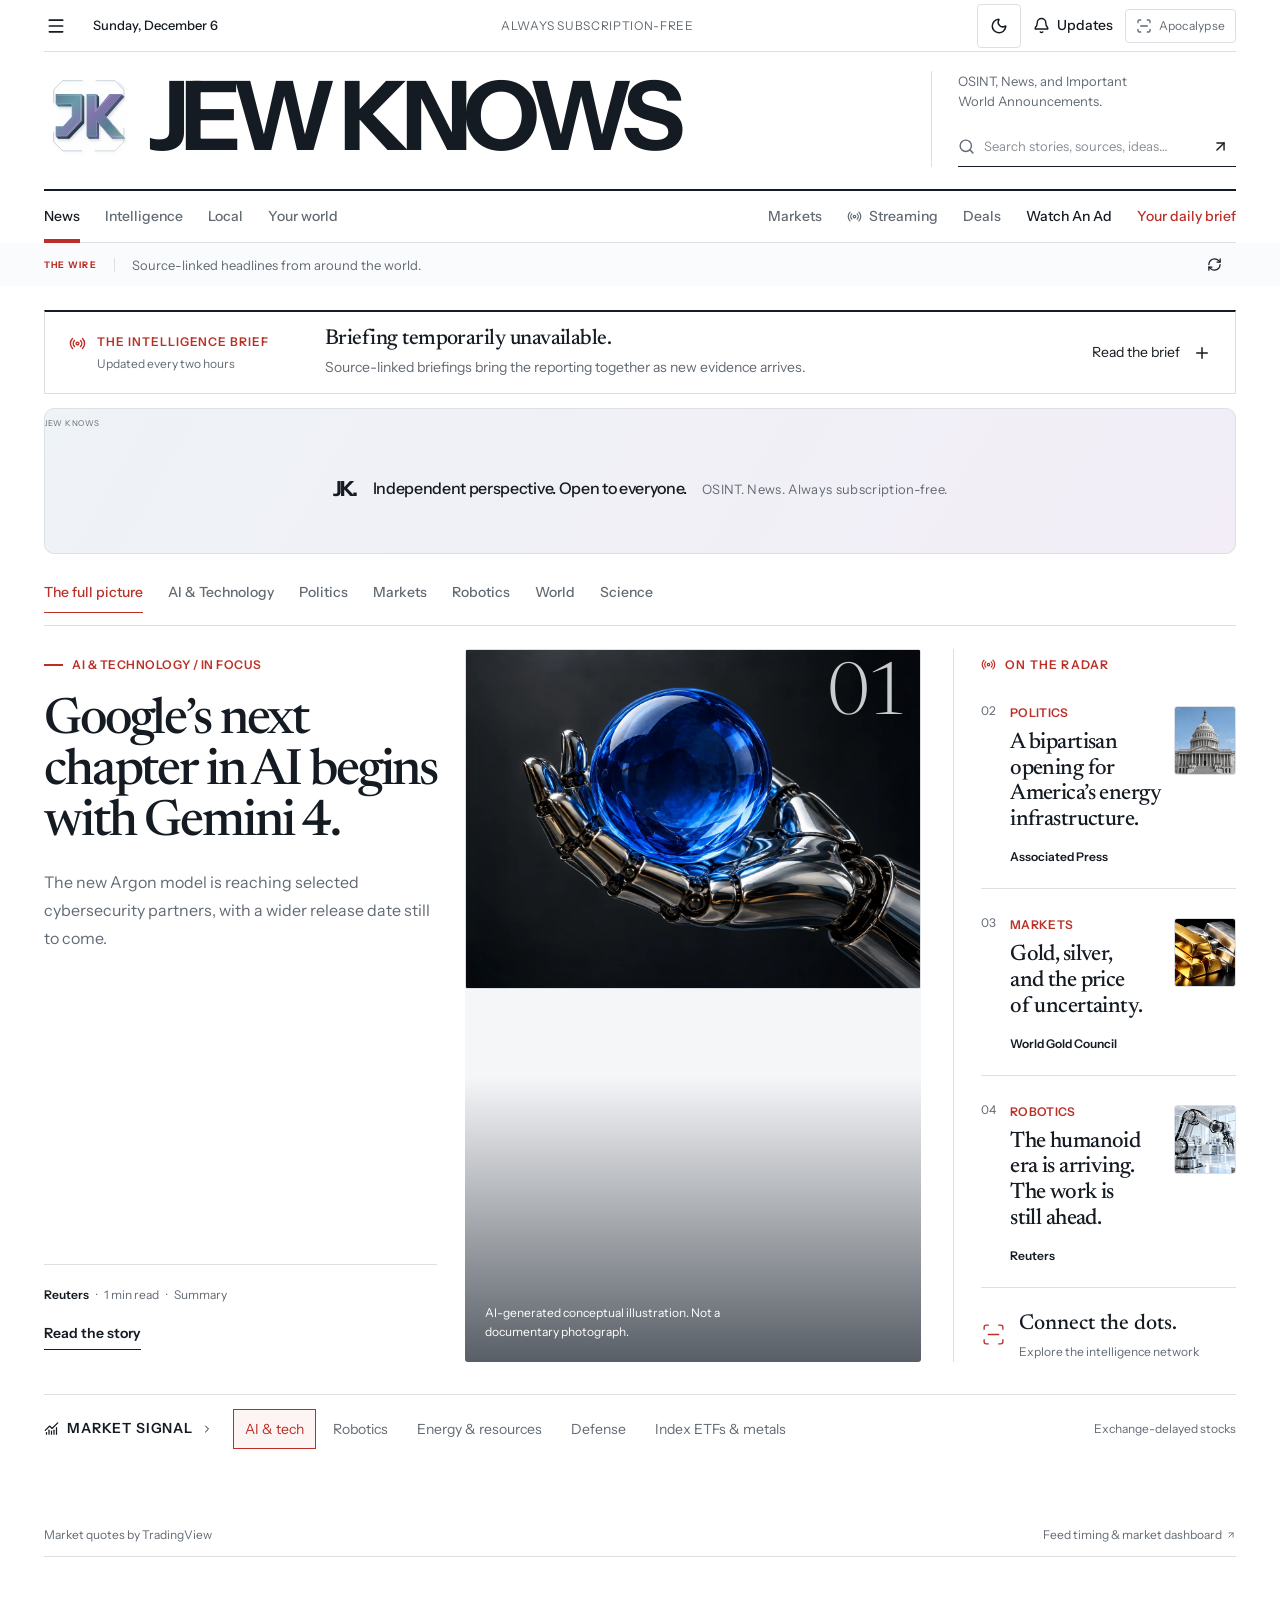
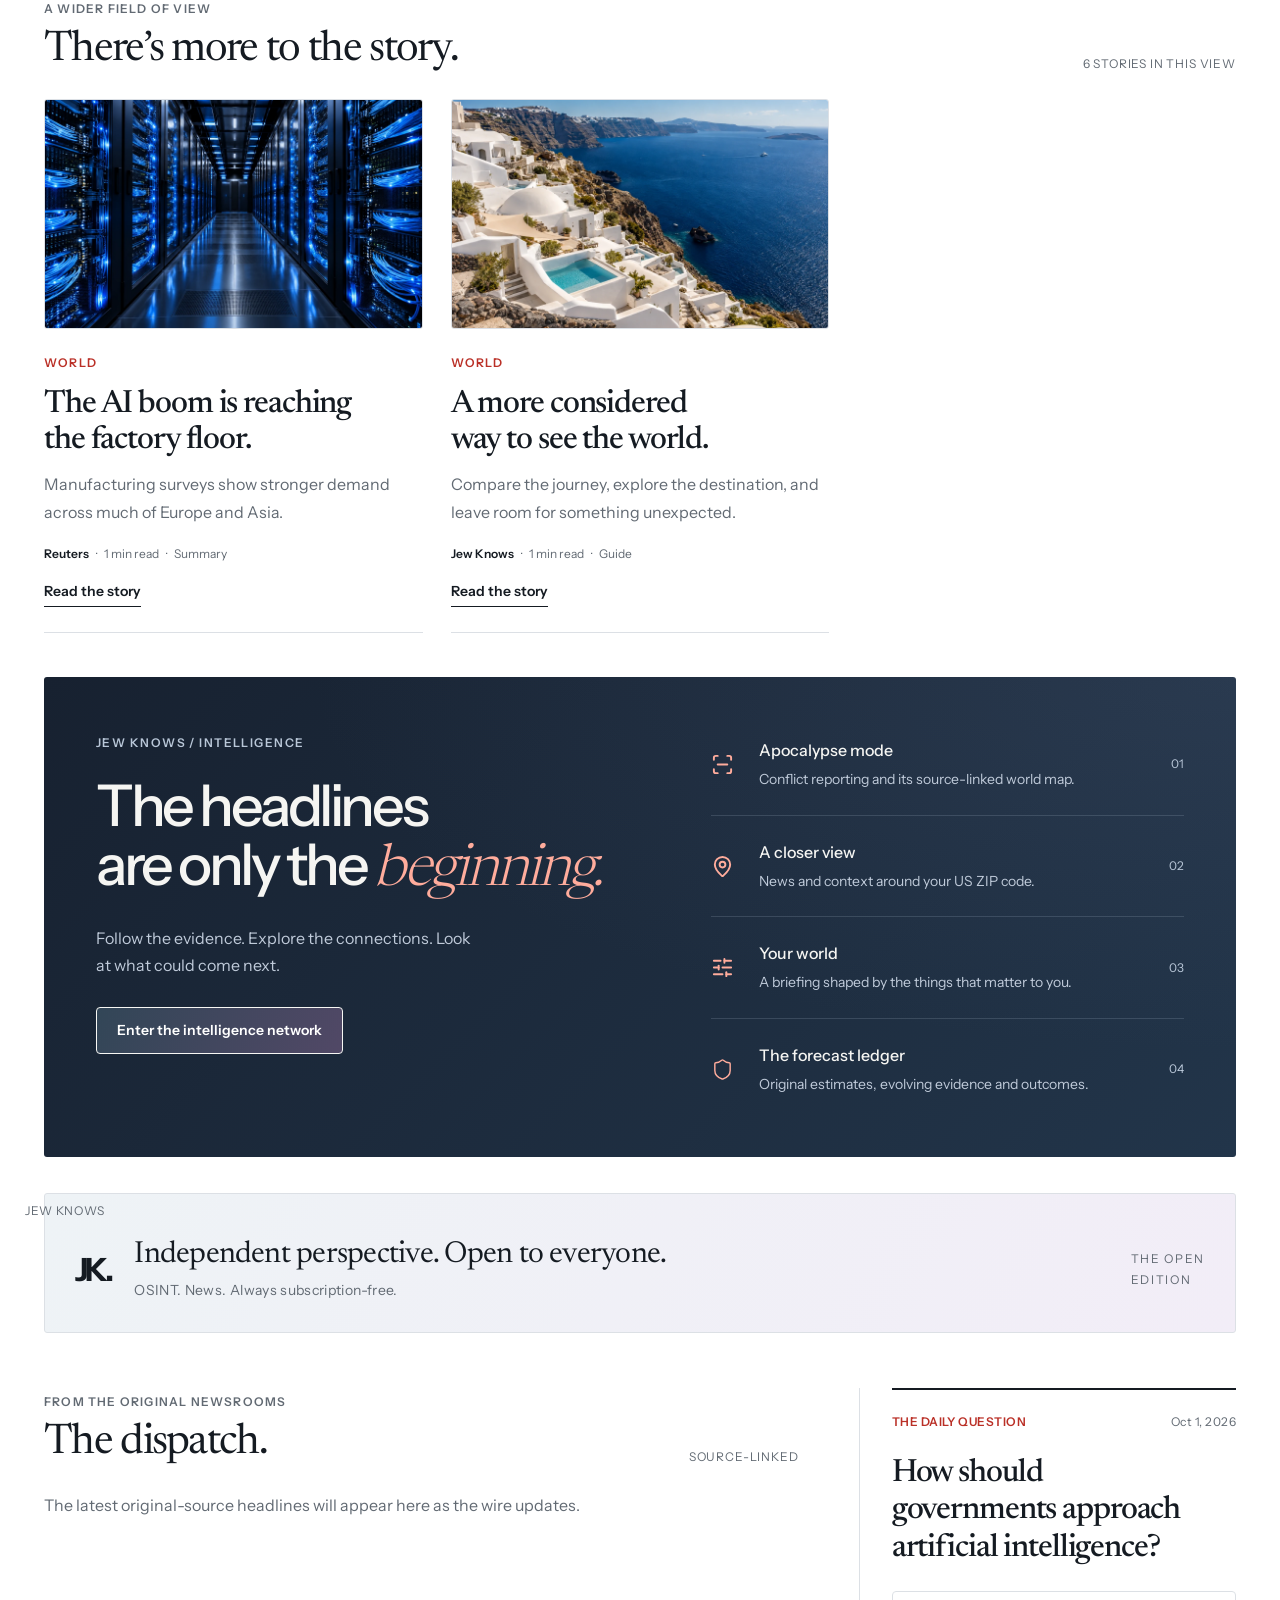
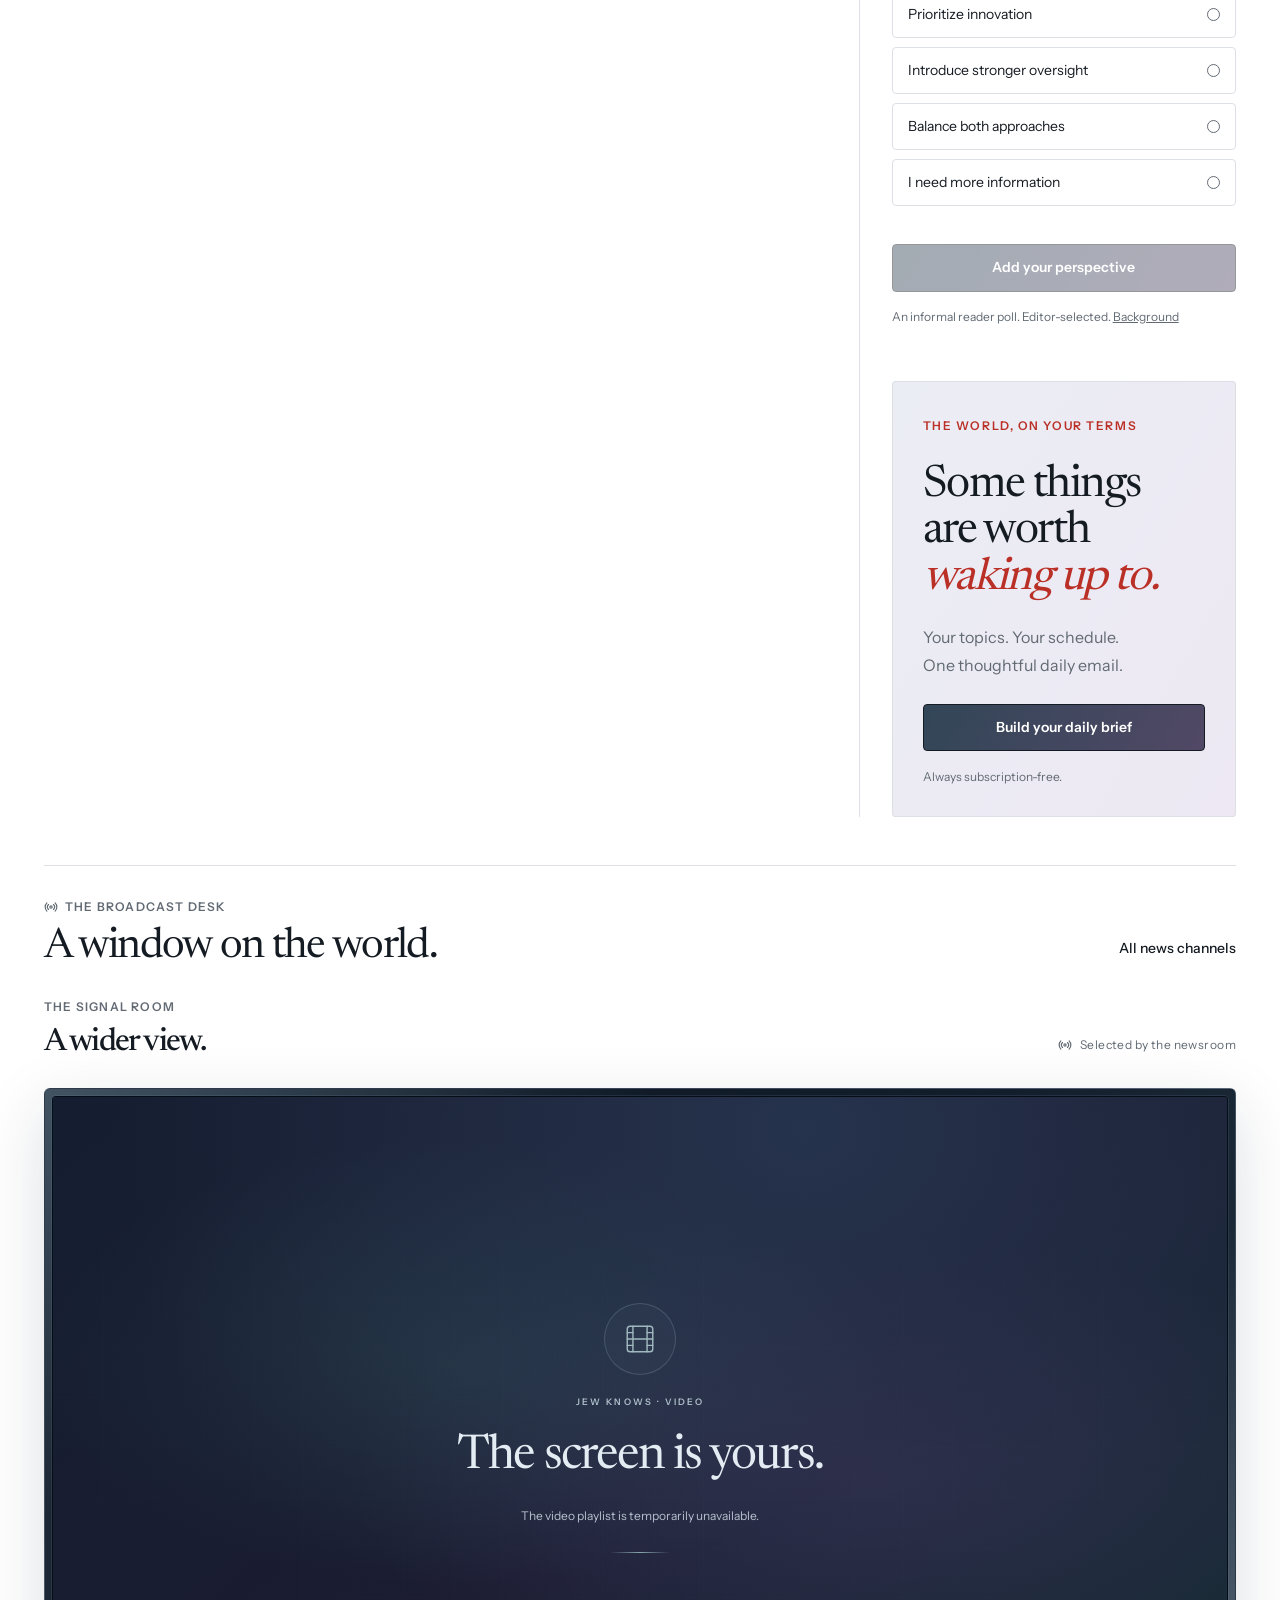
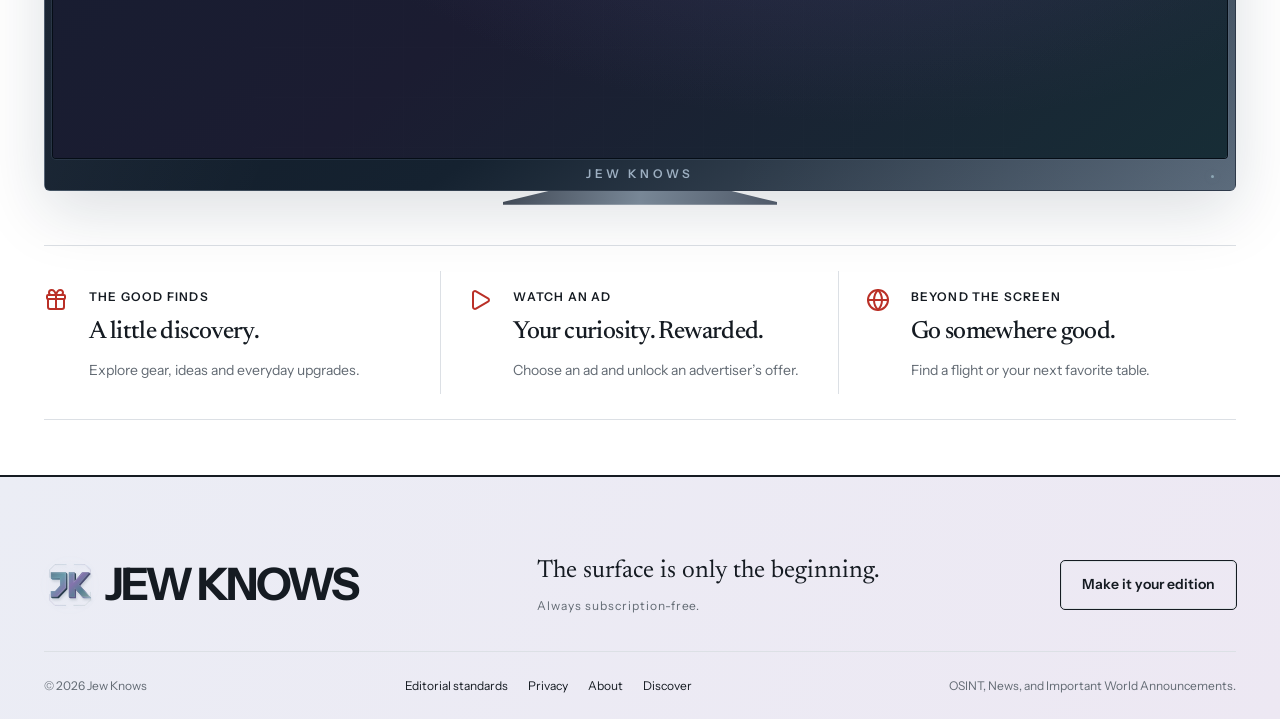
==== index.html @ 3670fac7 "Publish Jew Knows public reader" ====
<!doctype html>
<html lang="en" data-theme="light"><head><meta charset="UTF-8"/><meta name="viewport" content="width=device-width,initial-scale=1"/><title>Jew Knows — OSINT, News, and Important World Announcements.</title><meta name="description" content="Source-linked news, intelligence, streaming, and your personal daily brief. Always subscription-free."/><link rel="icon" href="/favicon.svg"/>  <script type="module" crossorigin src="/assets/index-vzU0tD-V.js"></script>
  <link rel="stylesheet" crossorigin href="/assets/index-RHDTqQqA.css">
</head><body><div id="root"></div></body></html>
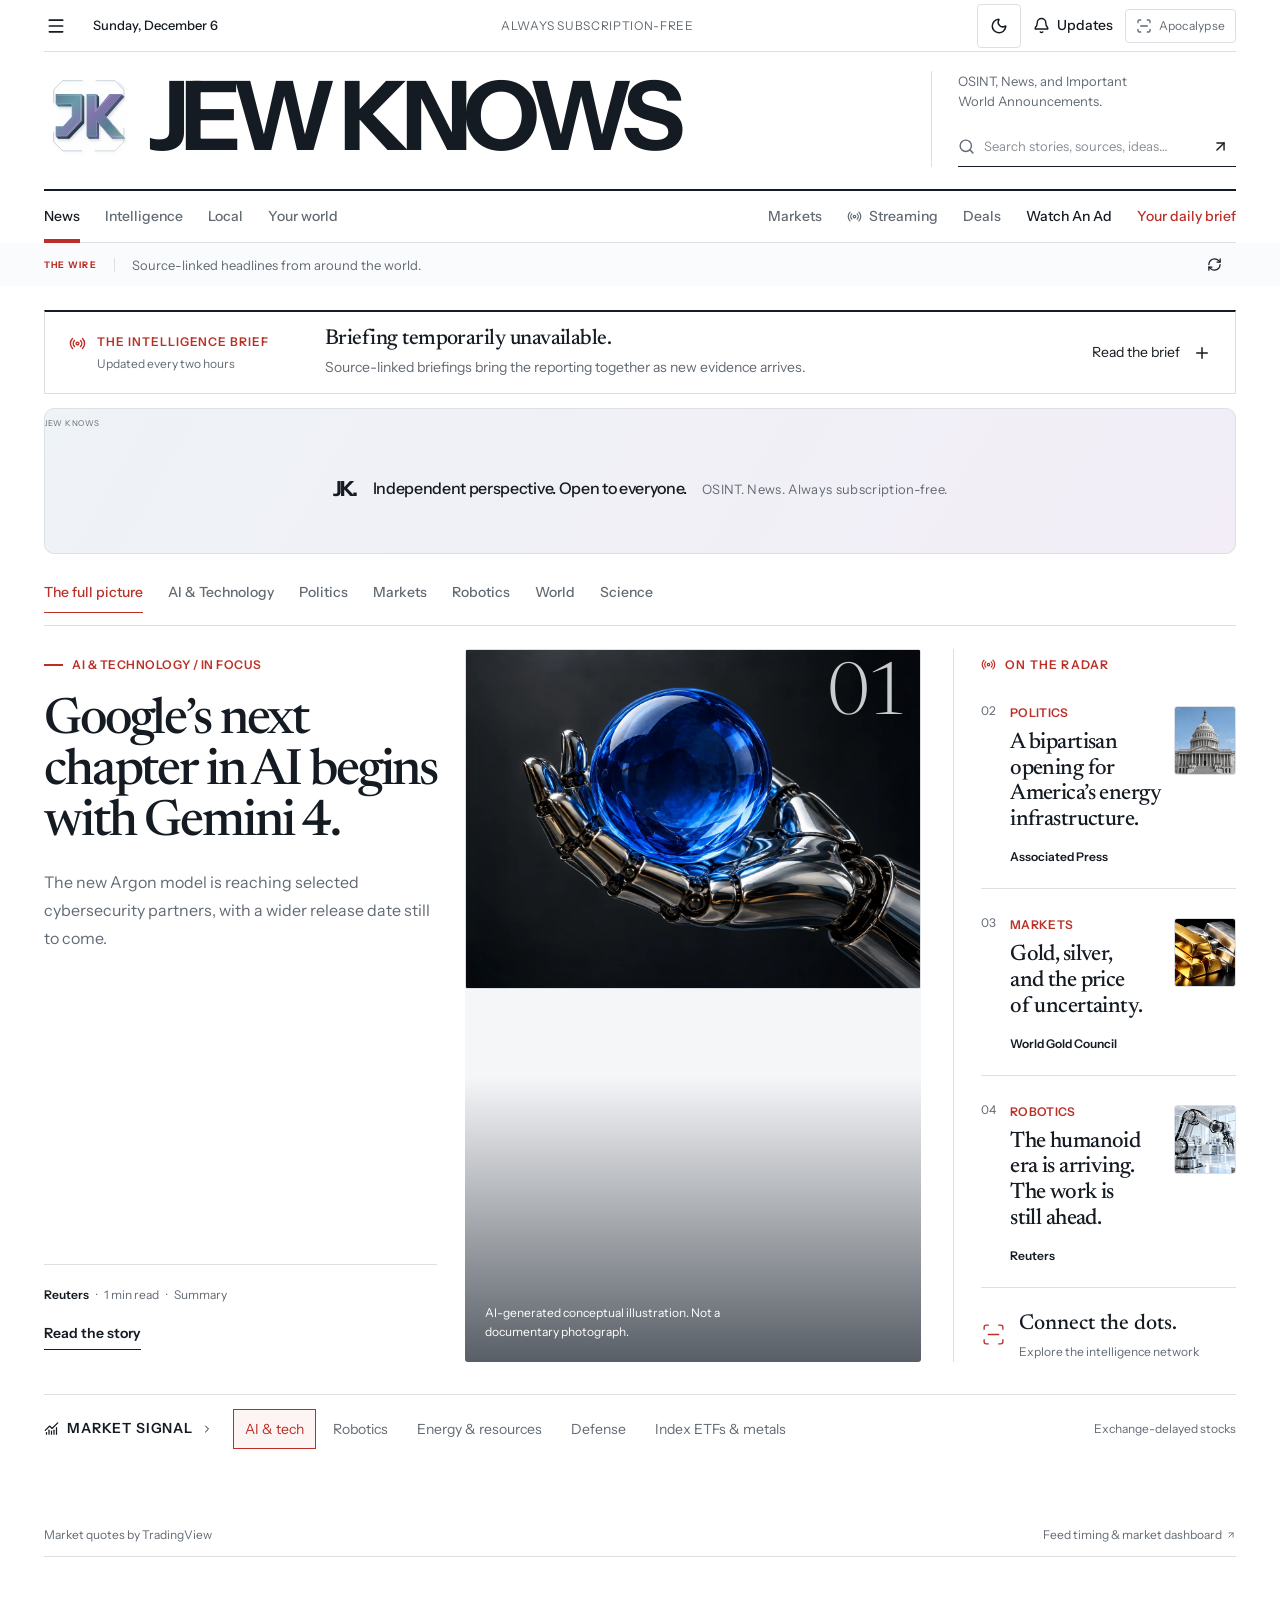
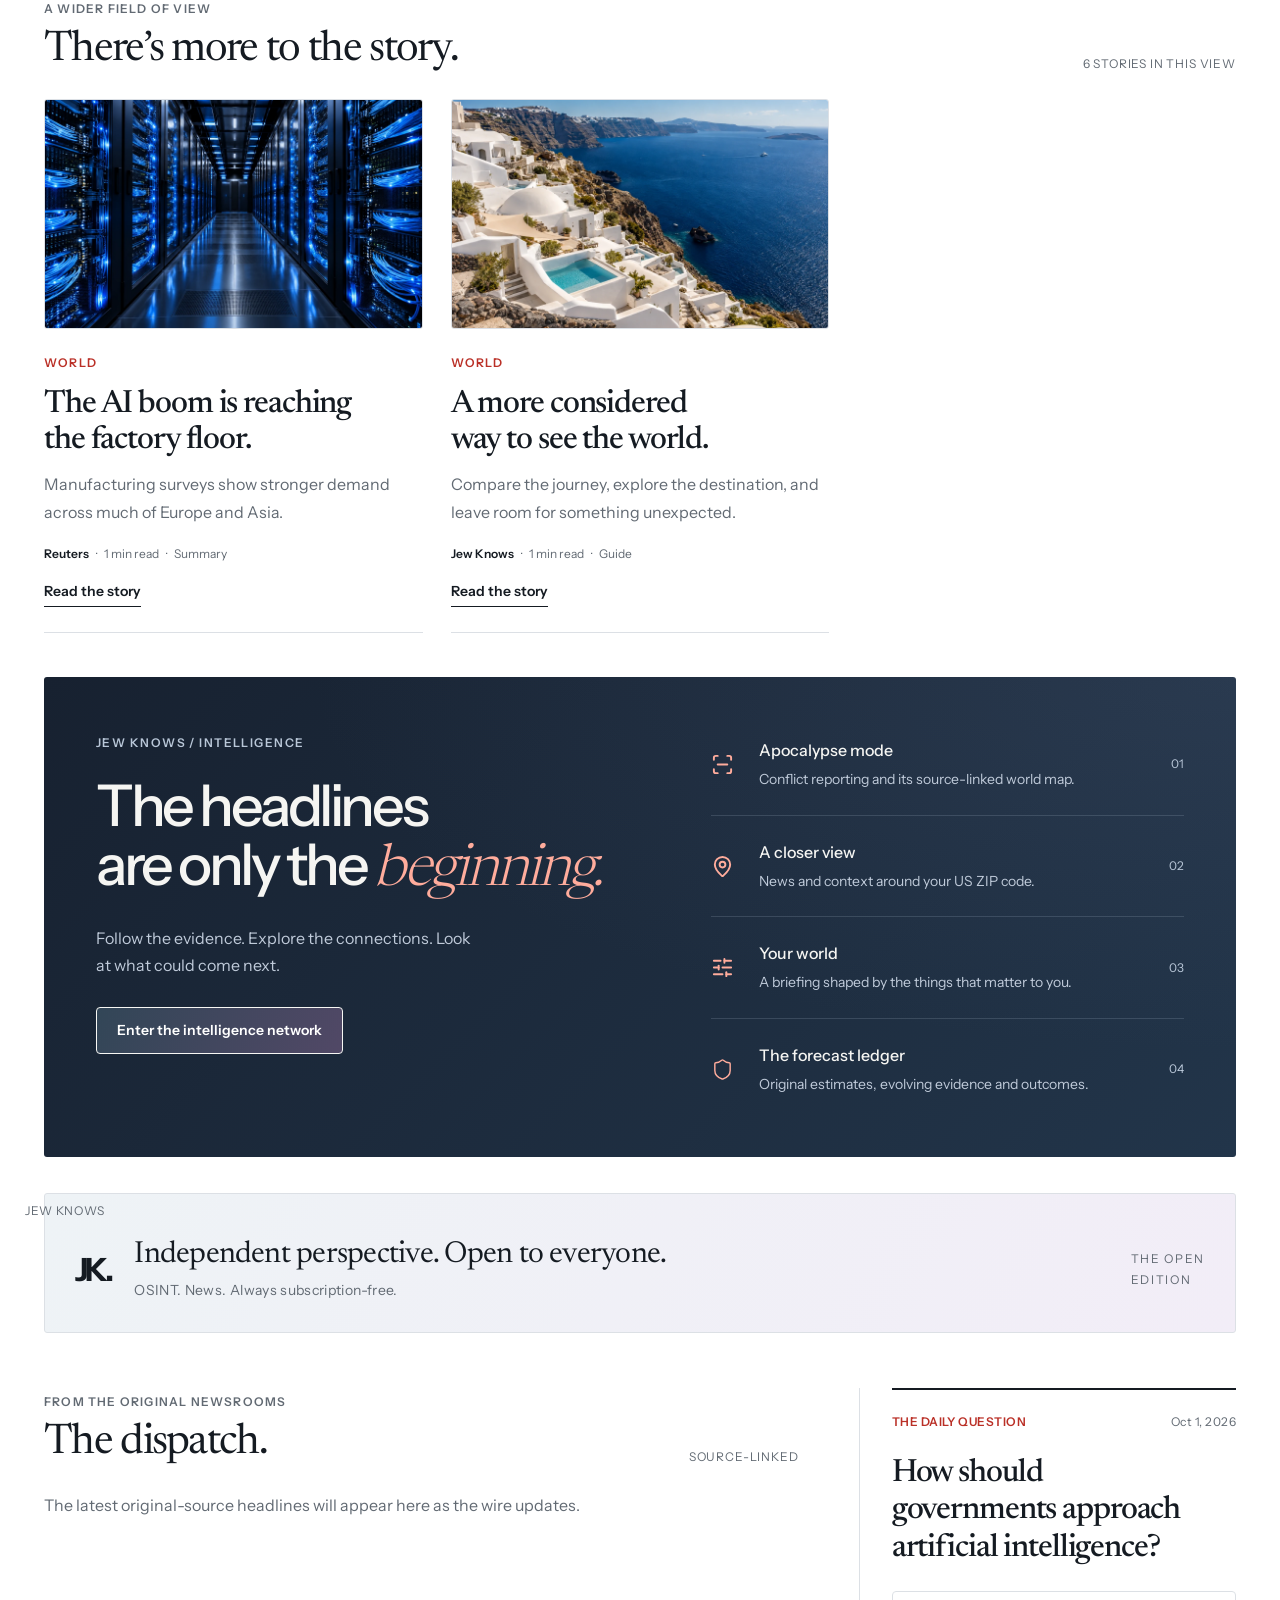
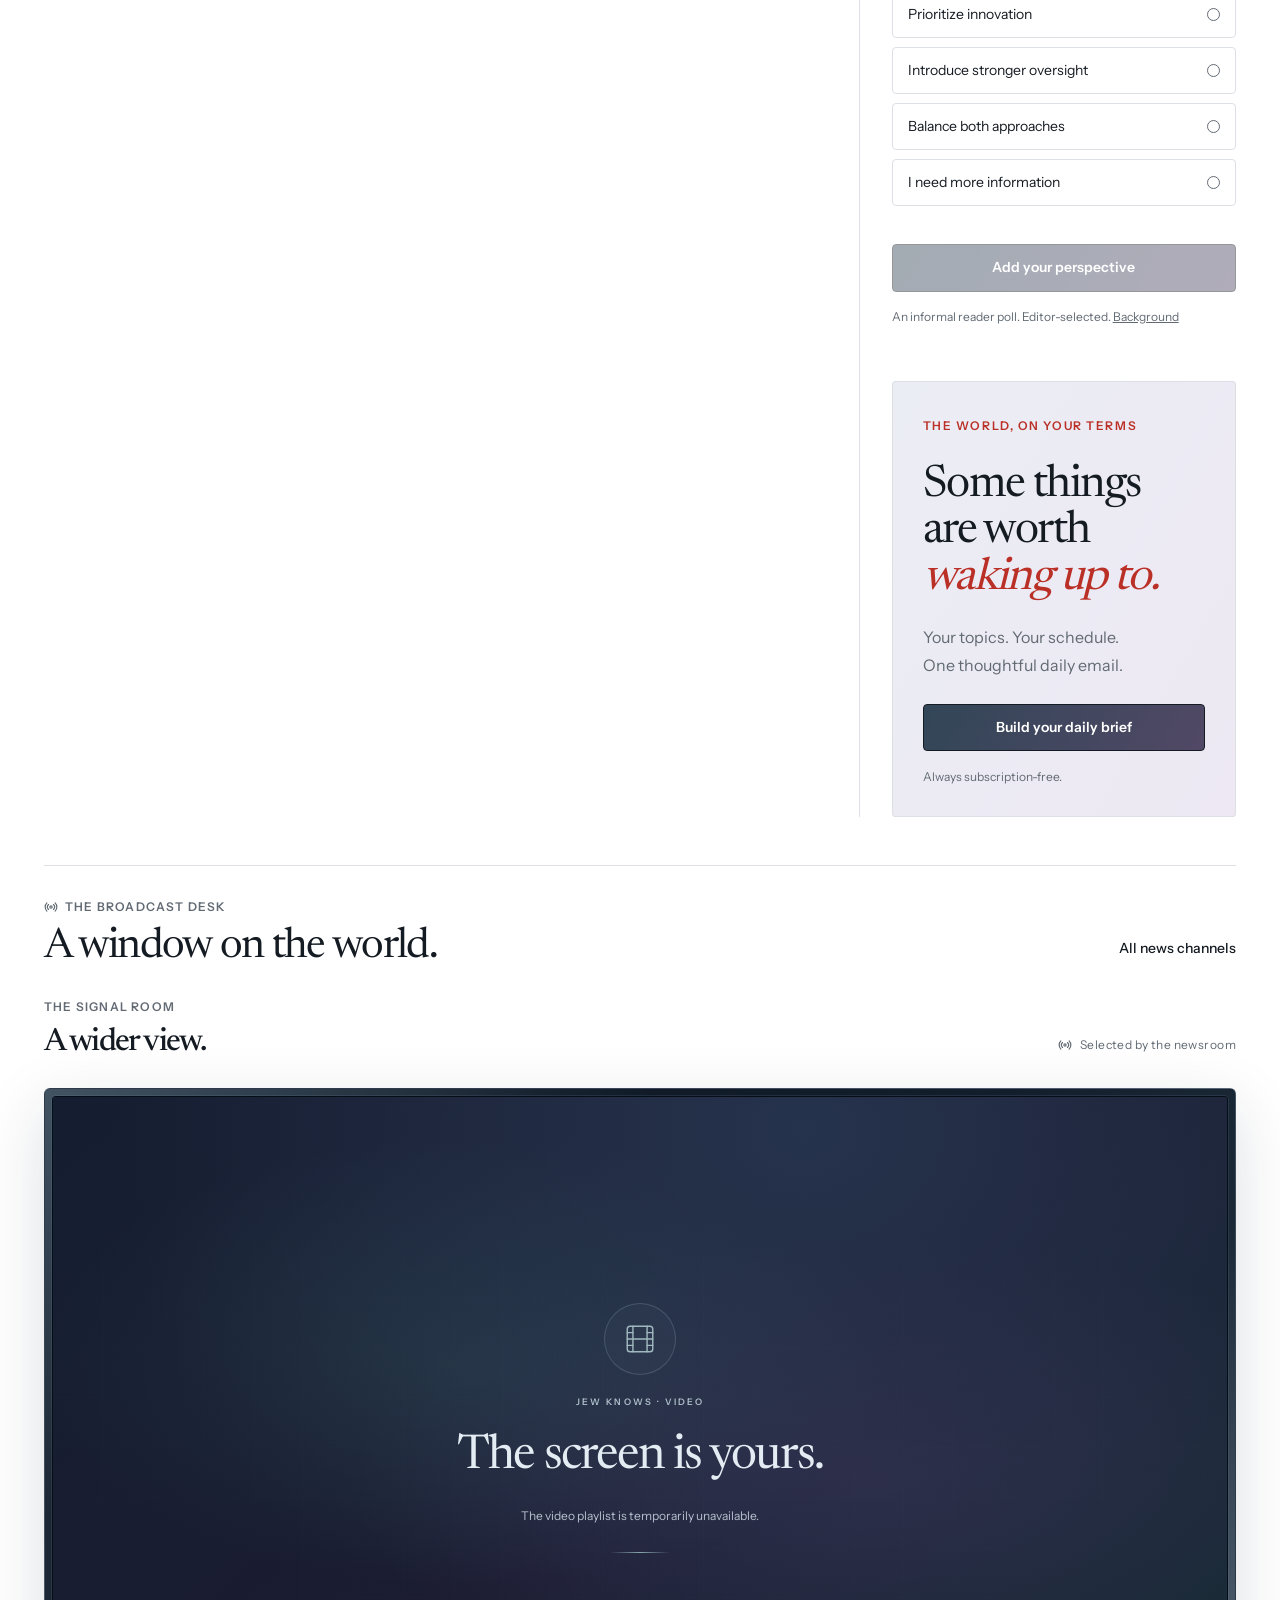
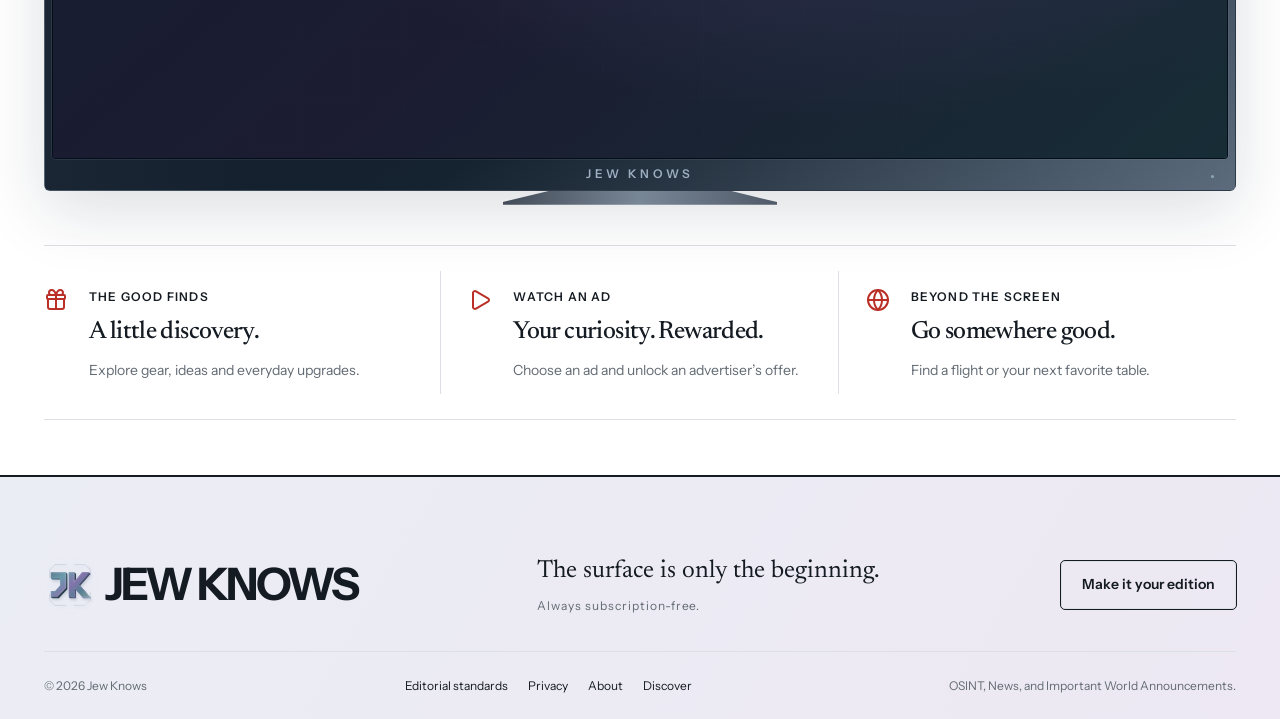
==== commit f428c116: "Publish Jew Knows public reader" ====
--- a/index.html
+++ b/index.html
@@ -1,4 +1,4 @@
 <!doctype html>
-<html lang="en" data-theme="light"><head><meta charset="UTF-8"/><meta name="viewport" content="width=device-width,initial-scale=1"/><title>Jew Knows — OSINT, News, and Important World Announcements.</title><meta name="description" content="Source-linked news, intelligence, streaming, and your personal daily brief. Always subscription-free."/><link rel="icon" href="/favicon.svg"/>  <script type="module" crossorigin src="/assets/index-vzU0tD-V.js"></script>
-  <link rel="stylesheet" crossorigin href="/assets/index-RHDTqQqA.css">
+<html lang="en" data-theme="light"><head><meta charset="UTF-8"/><meta name="viewport" content="width=device-width,initial-scale=1"/><title>Jew Knows — OSINT, News, and Important World Announcements.</title><meta name="description" content="Source-linked news, intelligence, streaming, and your personal daily brief. Always subscription-free."/><link rel="icon" href="/favicon.svg"/>  <script type="module" crossorigin src="/assets/index-D0hDOViG.js"></script>
+  <link rel="stylesheet" crossorigin href="/assets/index-CBDia-8O.css">
 </head><body><div id="root"></div></body></html>
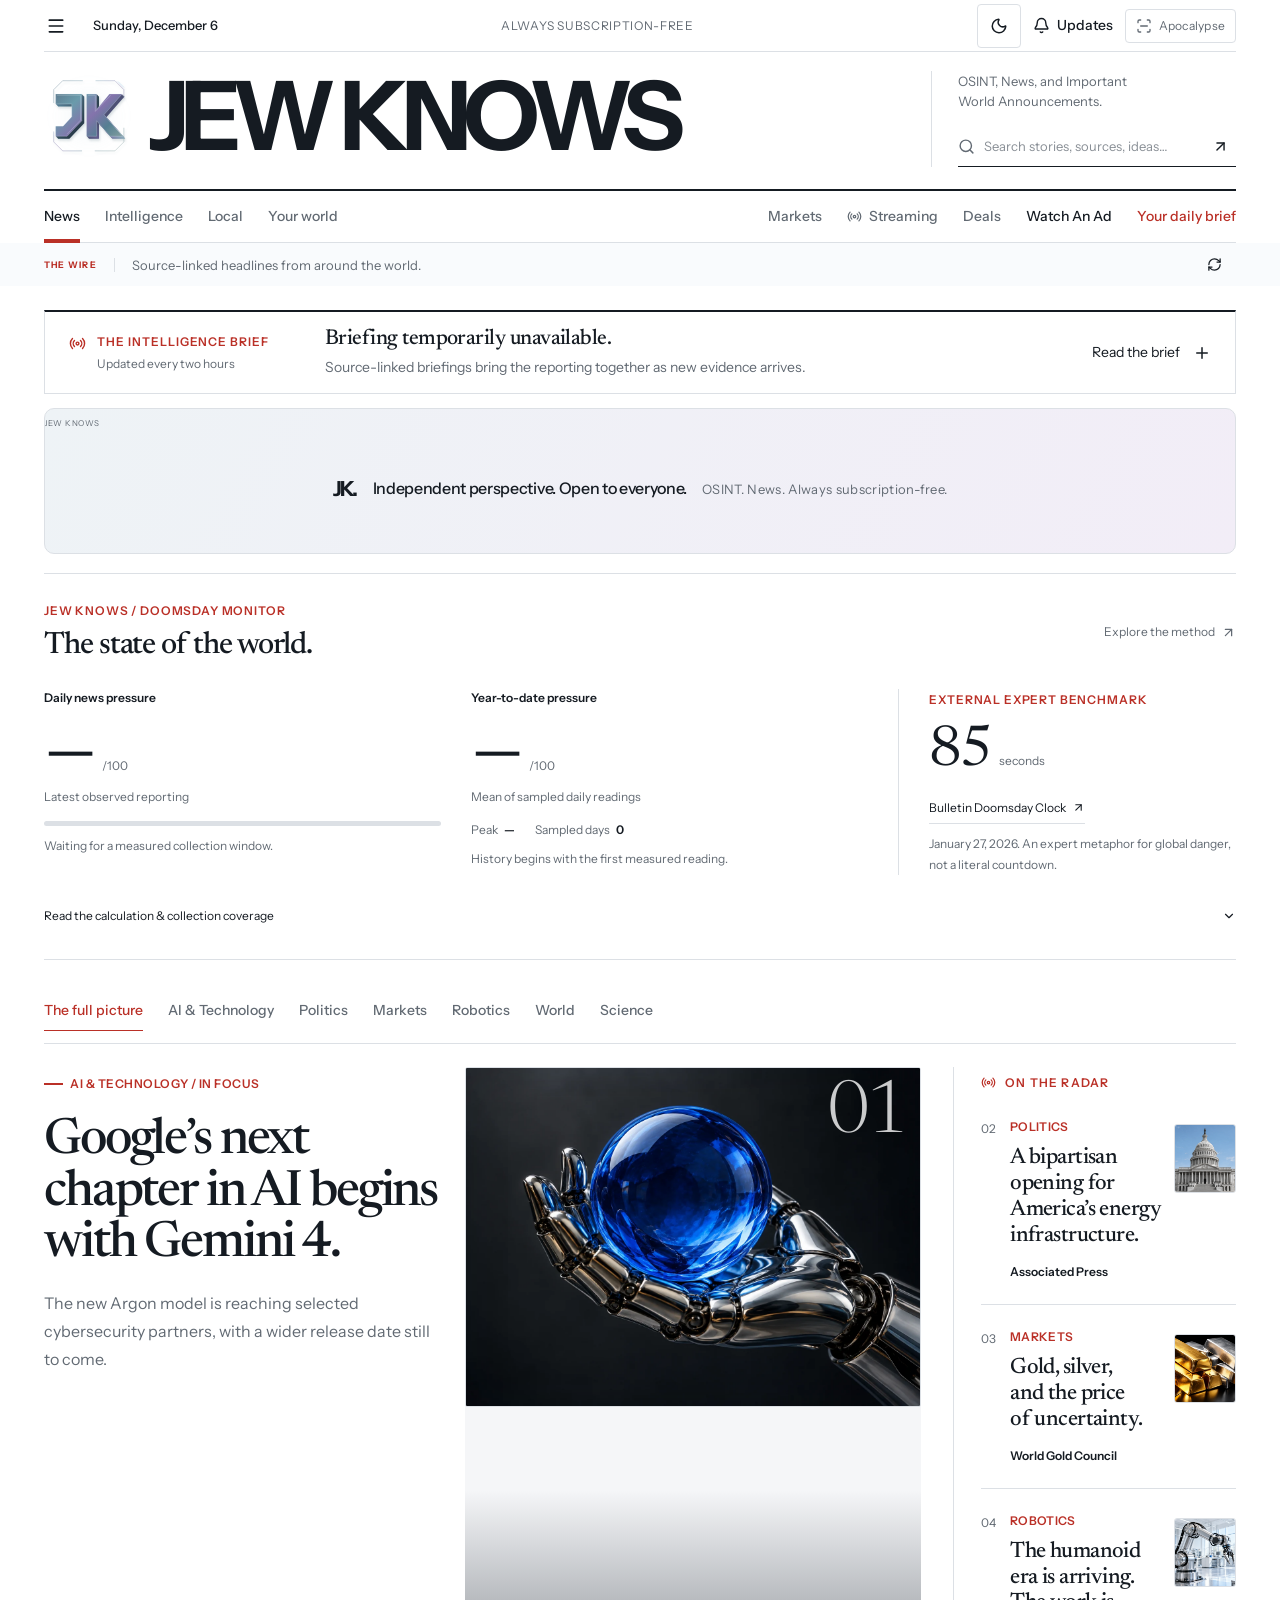
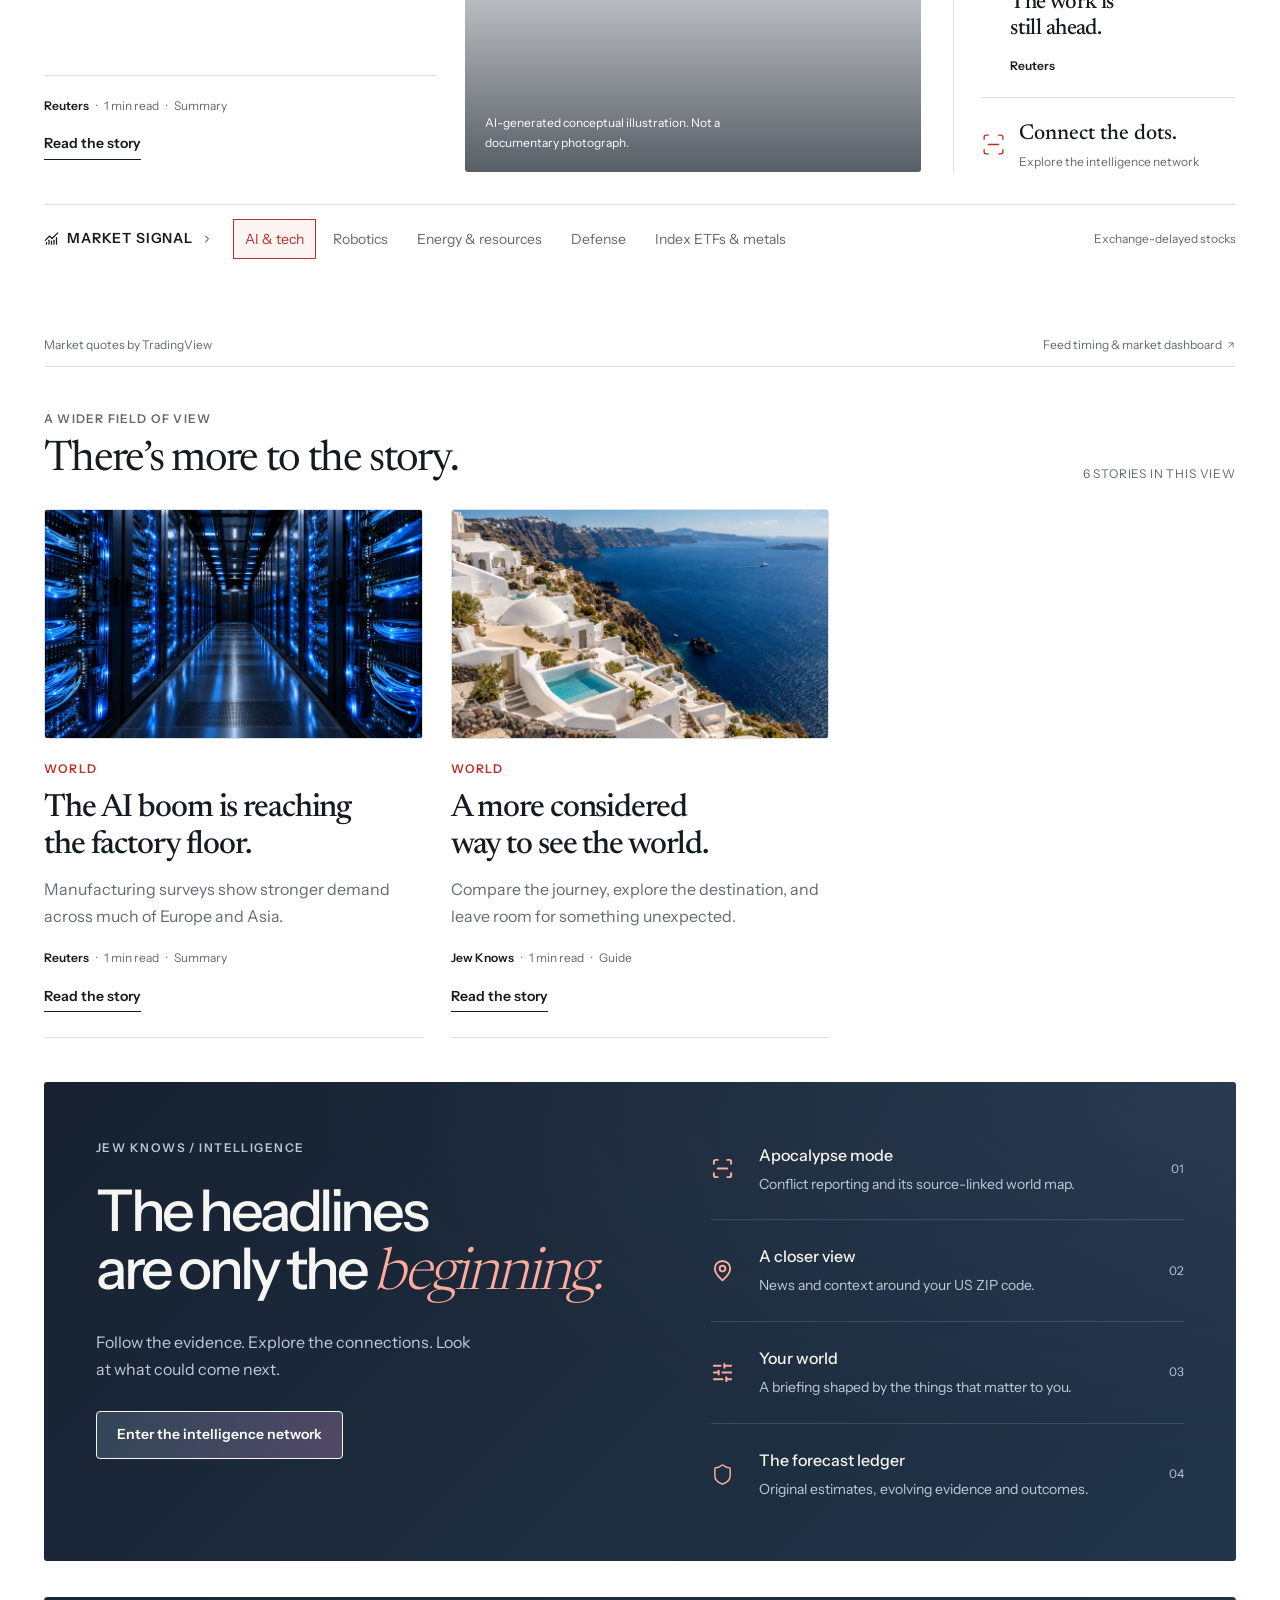
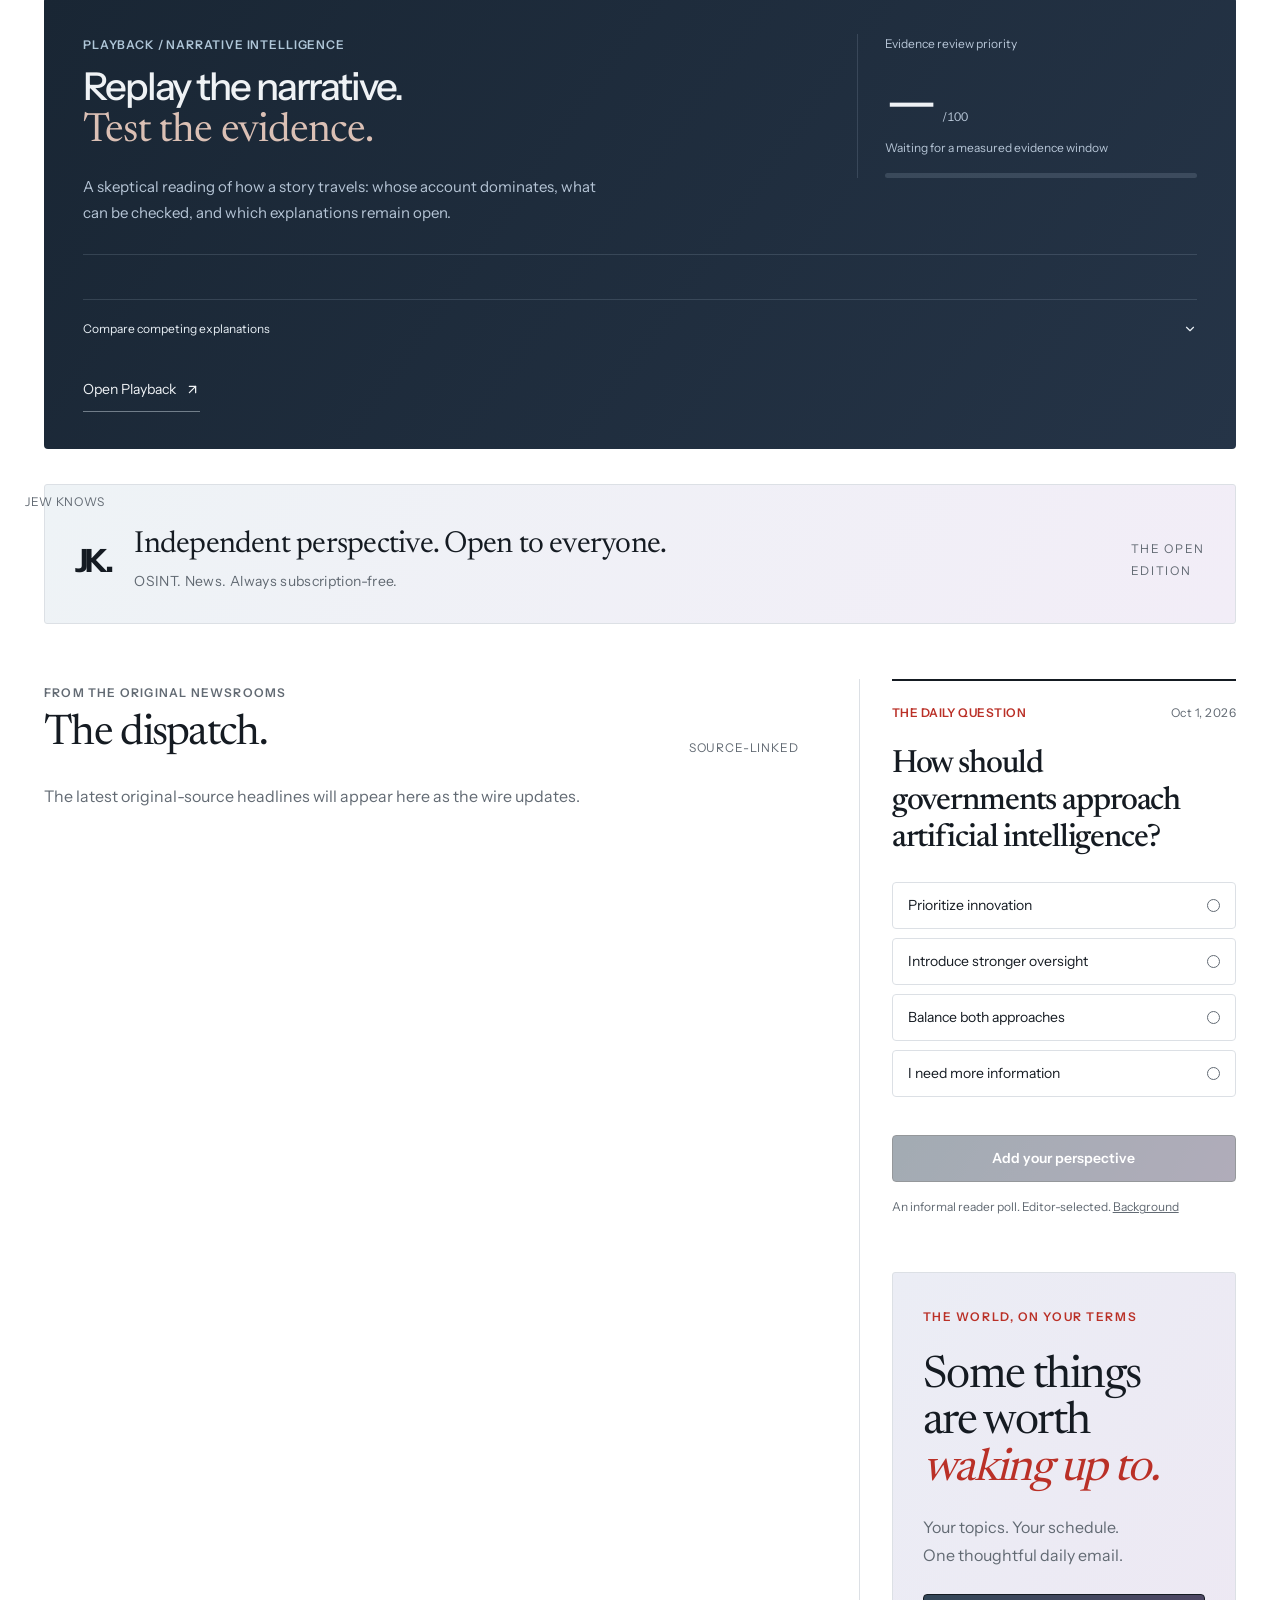
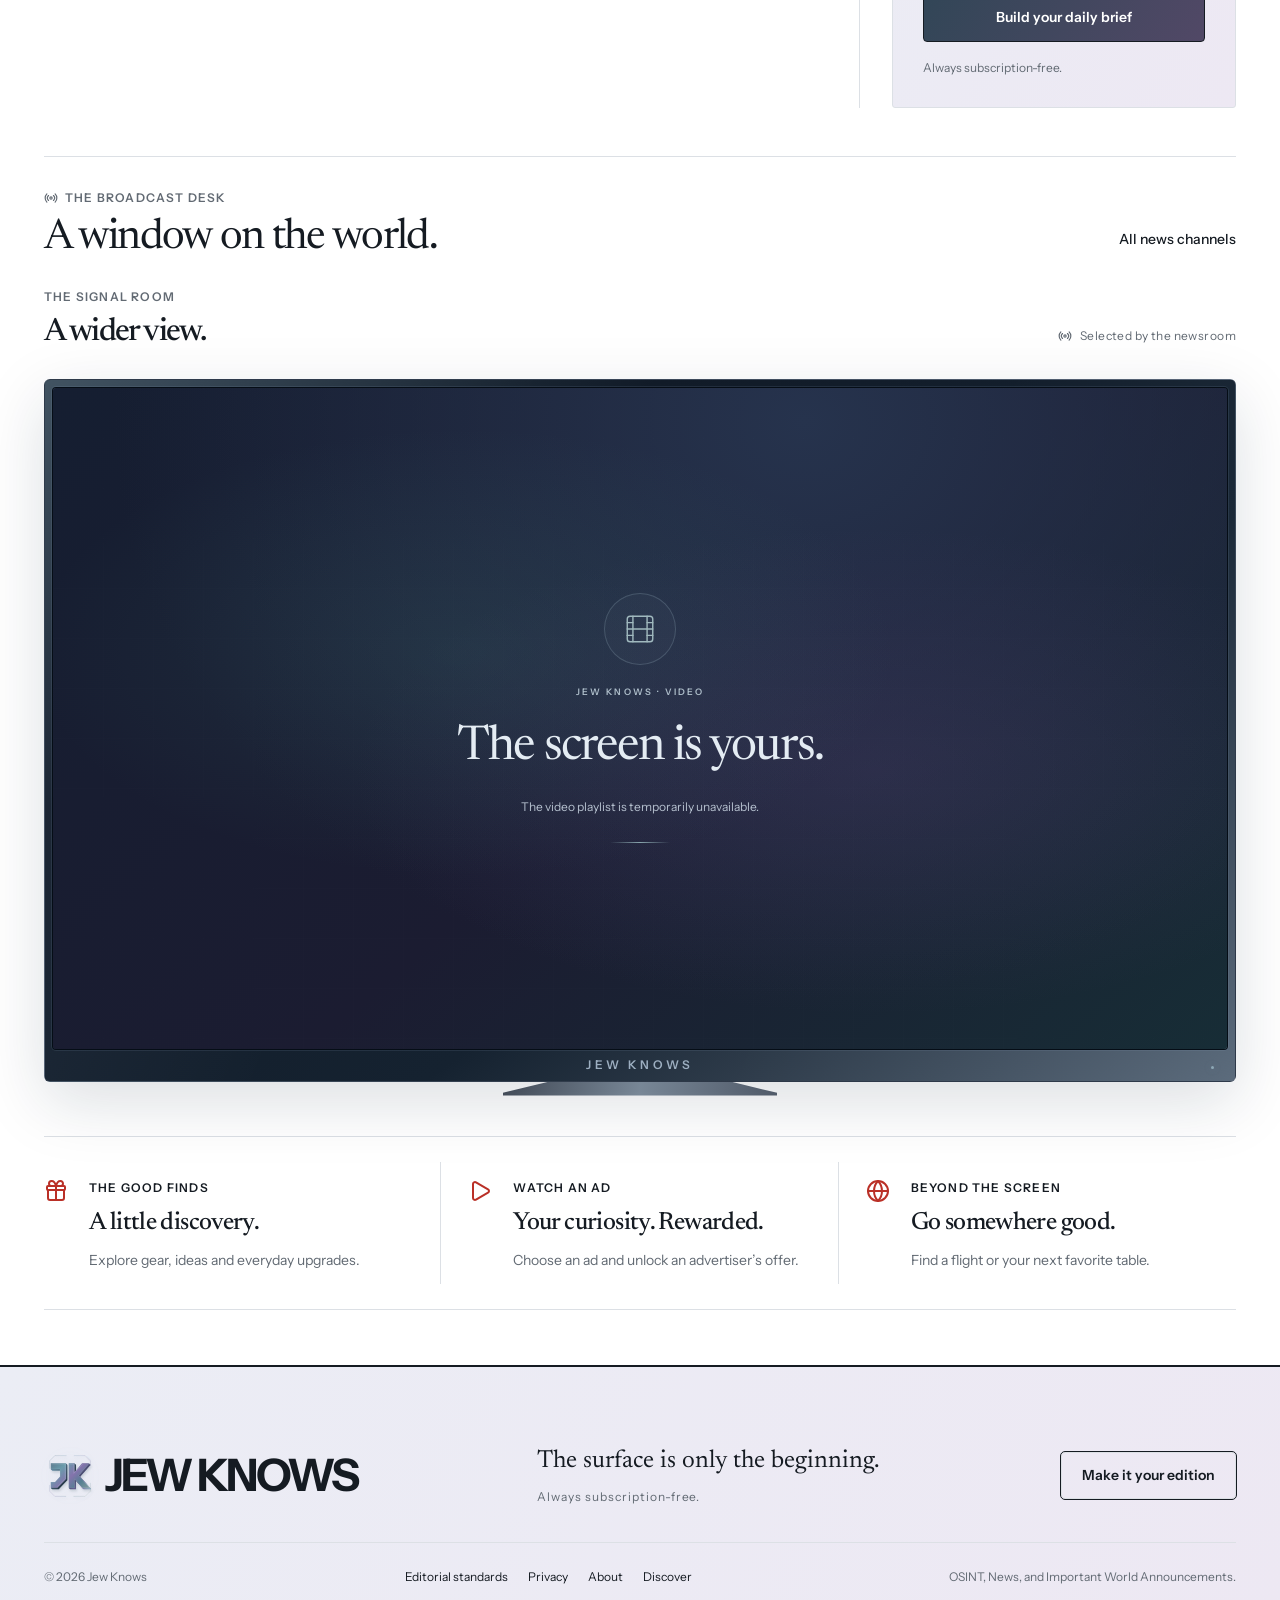
==== commit 4d31028b: "Publish Jew Knows public reader" ====
--- a/index.html
+++ b/index.html
@@ -1,4 +1,4 @@
 <!doctype html>
-<html lang="en" data-theme="light"><head><meta charset="UTF-8"/><meta name="viewport" content="width=device-width,initial-scale=1"/><title>Jew Knows — OSINT, News, and Important World Announcements.</title><meta name="description" content="Source-linked news, intelligence, streaming, and your personal daily brief. Always subscription-free."/><link rel="icon" href="/favicon.svg"/>  <script type="module" crossorigin src="/assets/index-D0hDOViG.js"></script>
-  <link rel="stylesheet" crossorigin href="/assets/index-CBDia-8O.css">
+<html lang="en" data-theme="light"><head><meta charset="UTF-8"/><meta name="viewport" content="width=device-width,initial-scale=1"/><title>Jew Knows — OSINT, News, and Important World Announcements.</title><meta name="description" content="Source-linked news, intelligence, streaming, and your personal daily brief. Always subscription-free."/><link rel="icon" href="/favicon.svg"/>  <script type="module" crossorigin src="/assets/index-BY7lym6n.js"></script>
+  <link rel="stylesheet" crossorigin href="/assets/index-CzXkkOPX.css">
 </head><body><div id="root"></div></body></html>
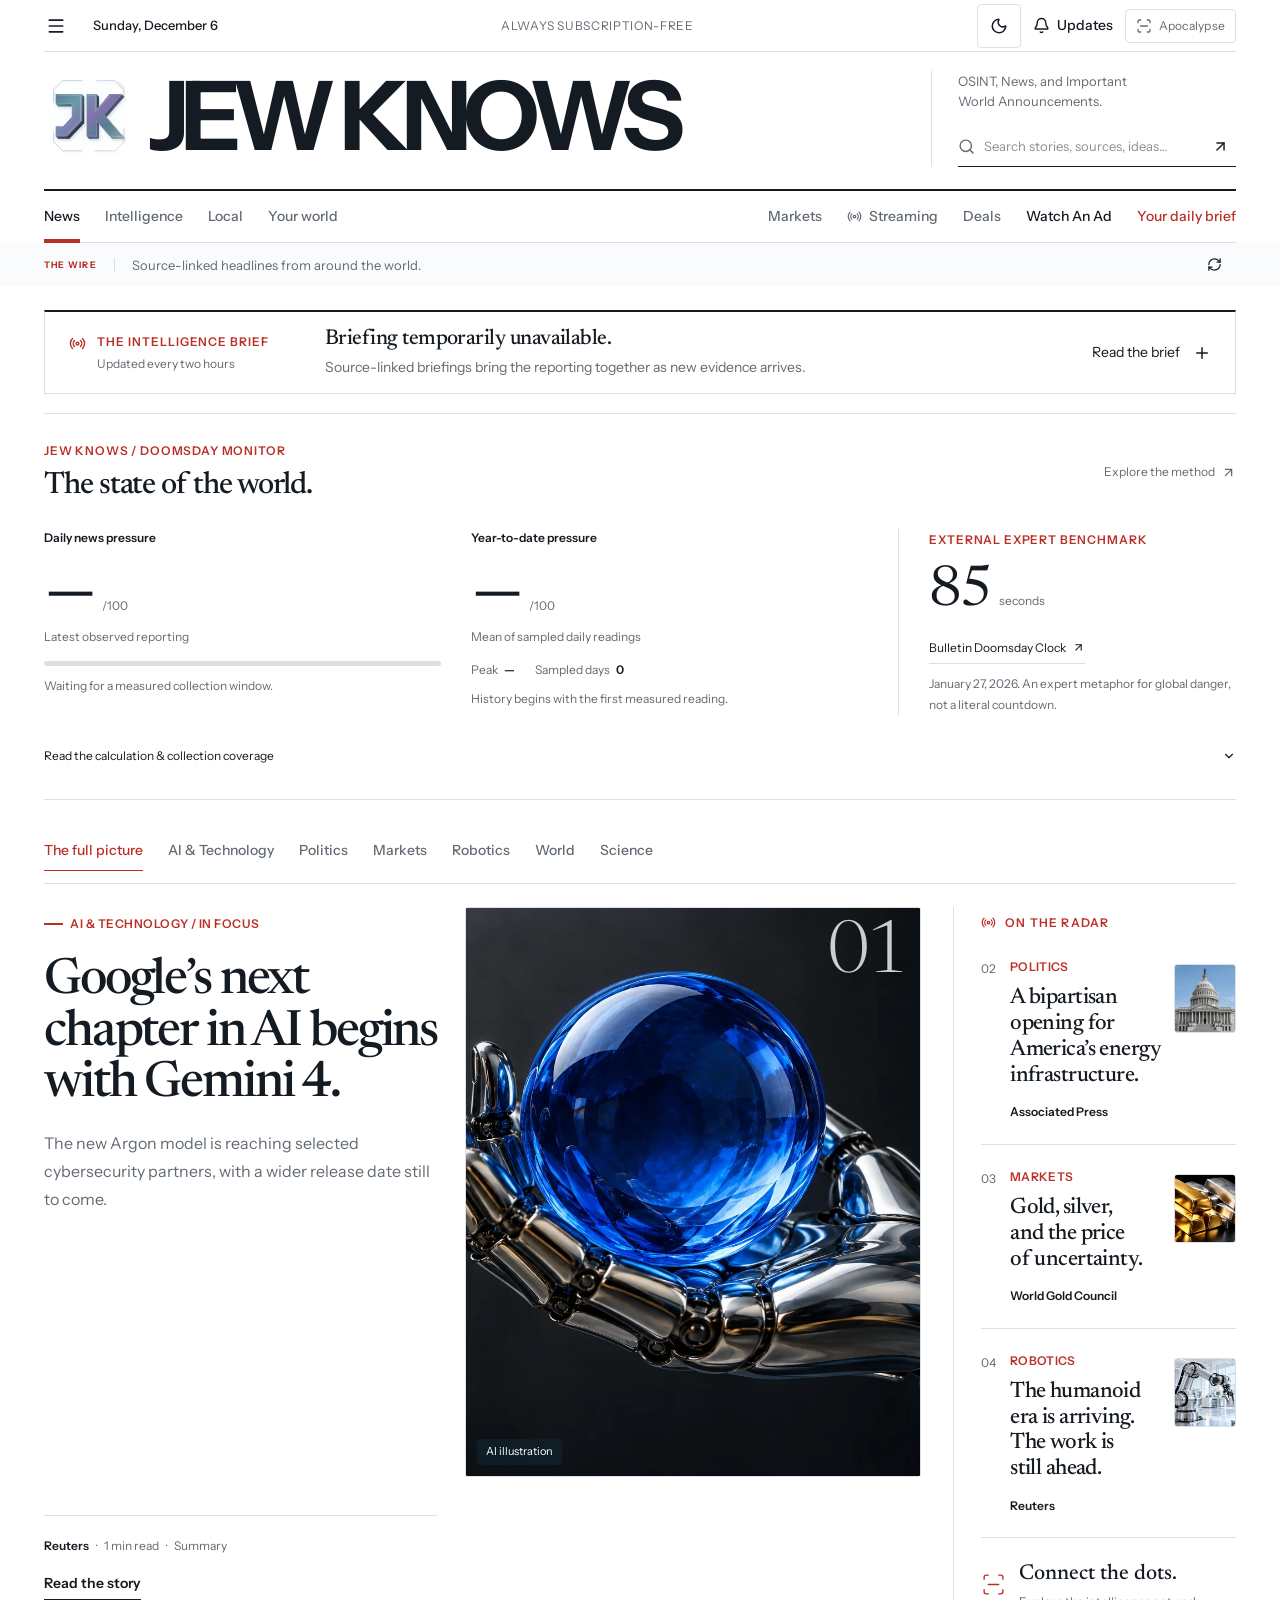
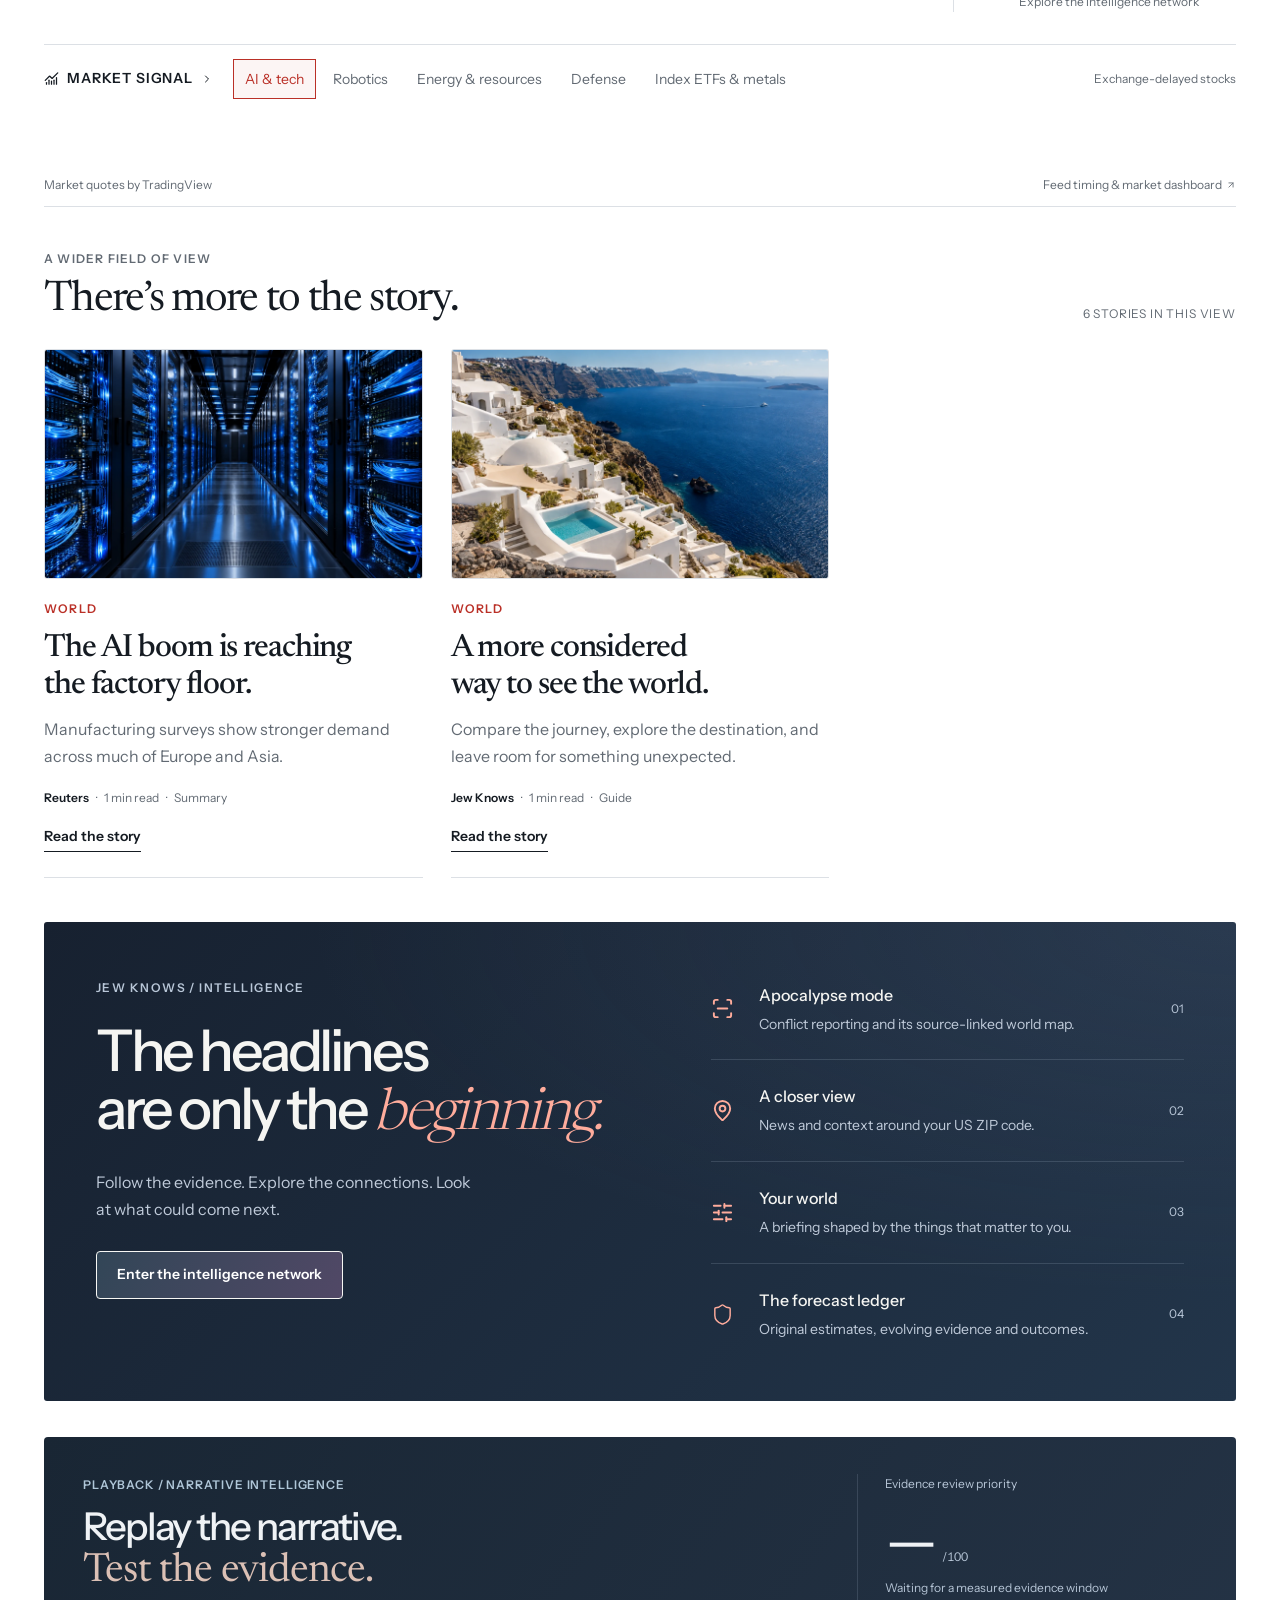
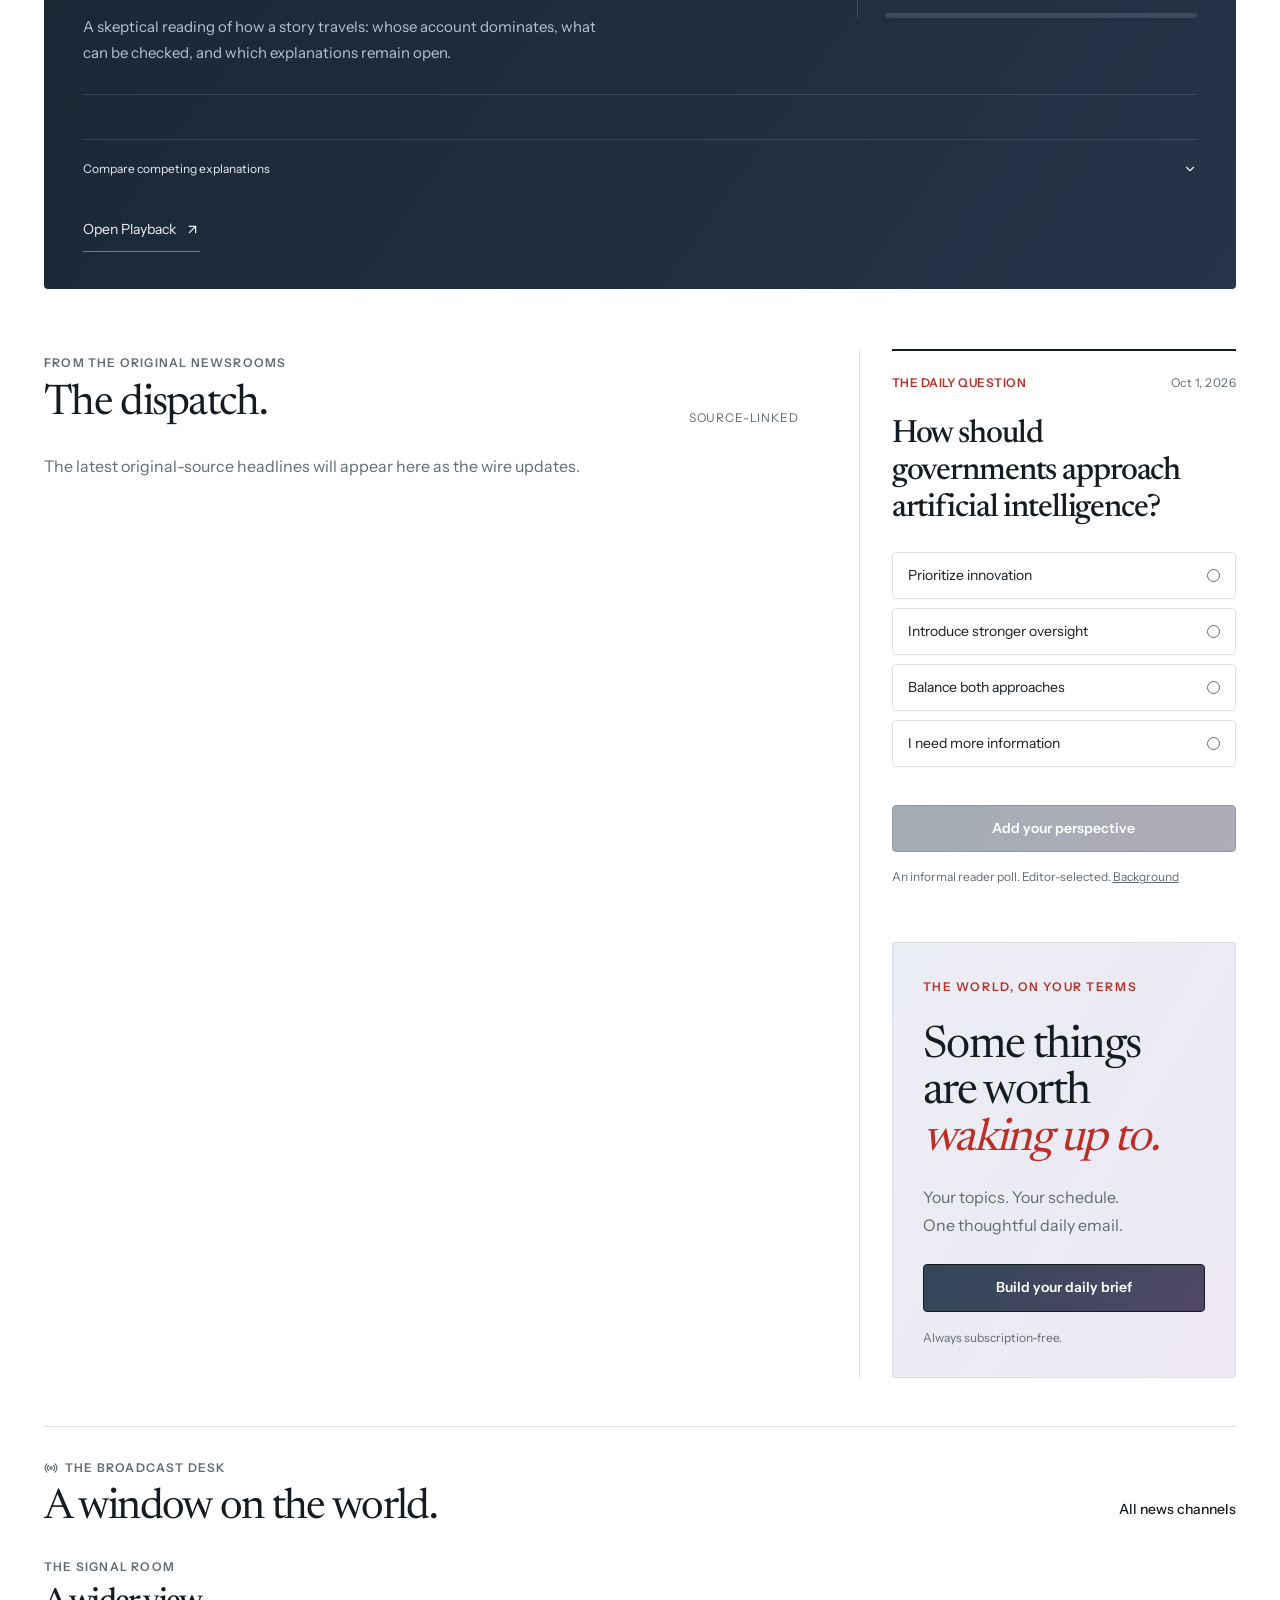
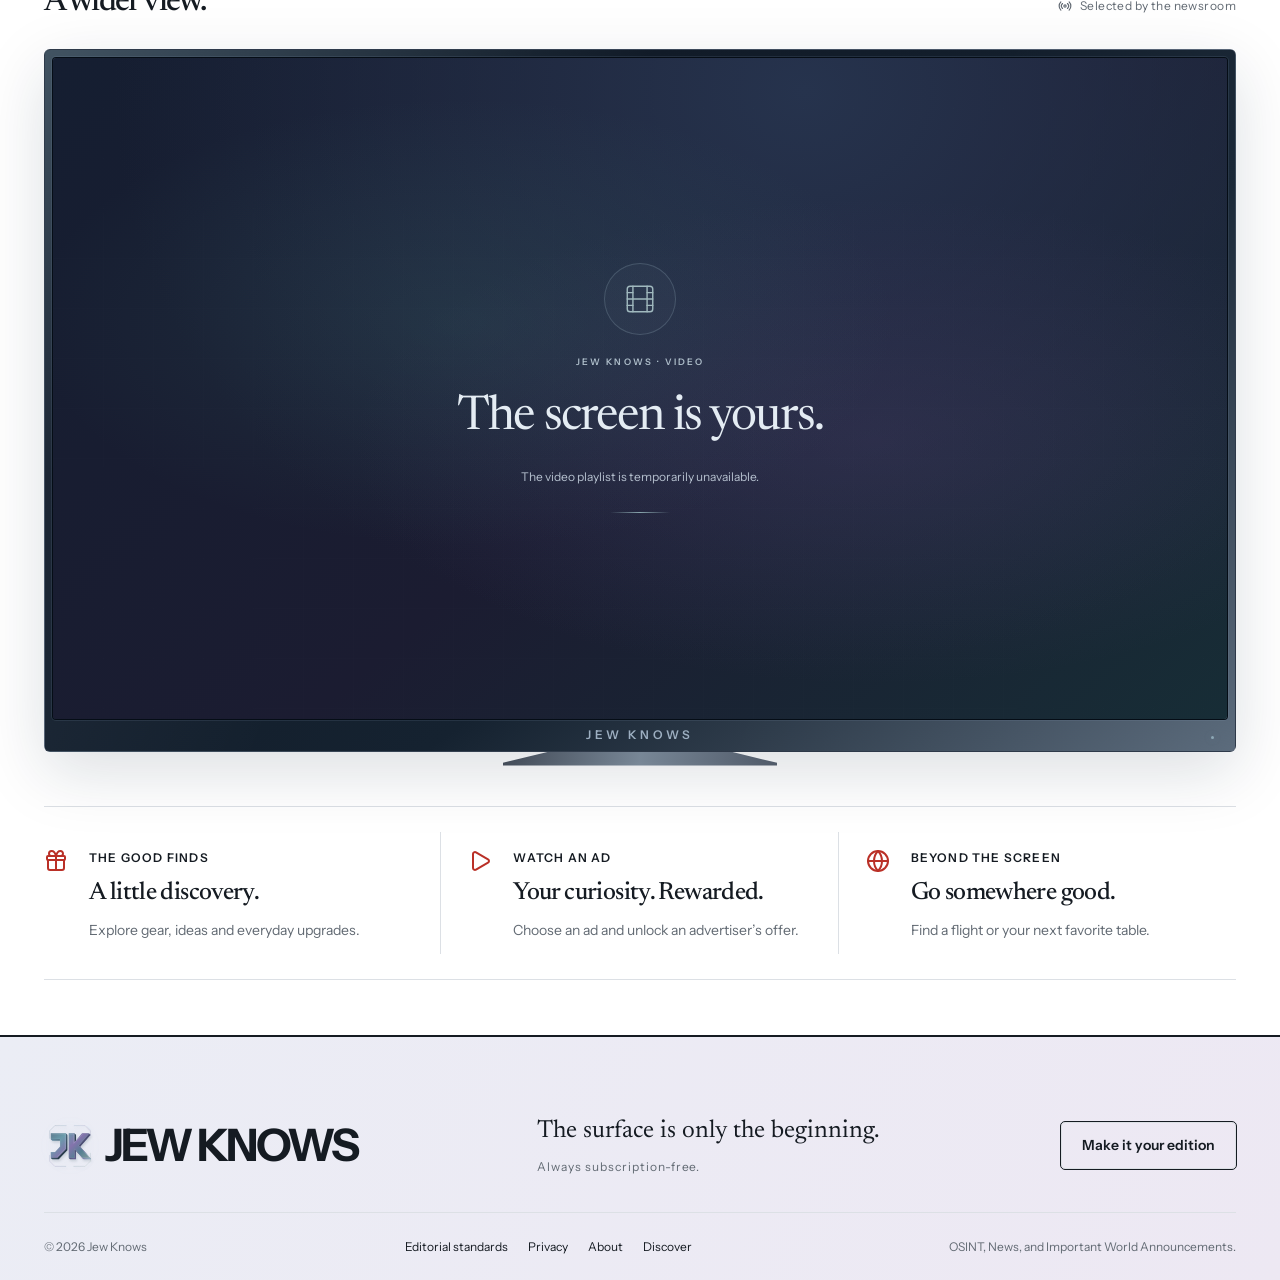
==== commit 10ceb225: "Publish Jew Knows public reader" ====
--- a/index.html
+++ b/index.html
@@ -1,4 +1,4 @@
 <!doctype html>
-<html lang="en" data-theme="light"><head><meta charset="UTF-8"/><meta name="viewport" content="width=device-width,initial-scale=1"/><title>Jew Knows — OSINT, News, and Important World Announcements.</title><meta name="description" content="Source-linked news, intelligence, streaming, and your personal daily brief. Always subscription-free."/><link rel="icon" href="/favicon.svg"/>  <script type="module" crossorigin src="/assets/index-BY7lym6n.js"></script>
-  <link rel="stylesheet" crossorigin href="/assets/index-CzXkkOPX.css">
+<html lang="en" data-theme="light"><head><meta charset="UTF-8"/><meta name="viewport" content="width=device-width,initial-scale=1"/><title>Jew Knows — OSINT, News, and Important World Announcements.</title><meta name="description" content="Source-linked news, intelligence, streaming, and your personal daily brief. Always subscription-free."/><link rel="icon" href="/favicon.svg"/>  <script type="module" crossorigin src="/assets/index-Cw6RdRWH.js"></script>
+  <link rel="stylesheet" crossorigin href="/assets/index-BEMKJ-st.css">
 </head><body><div id="root"></div></body></html>
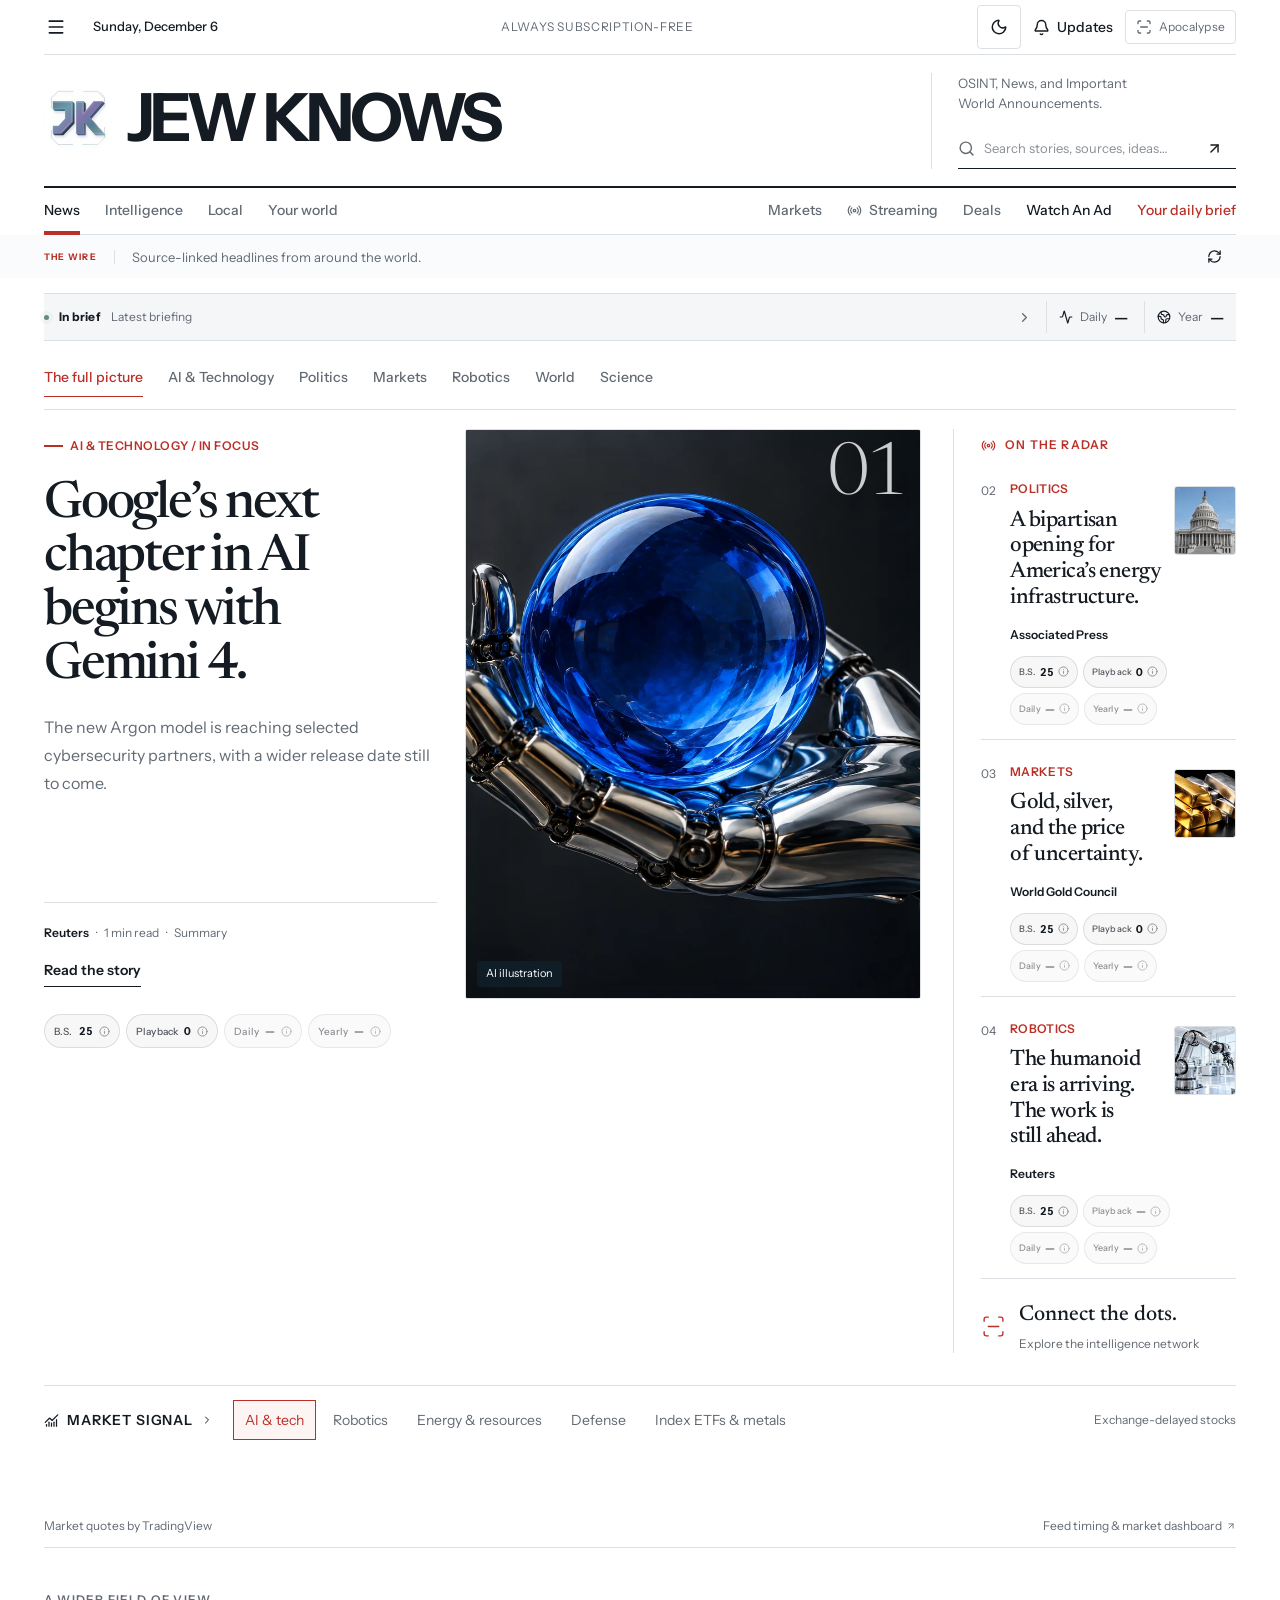
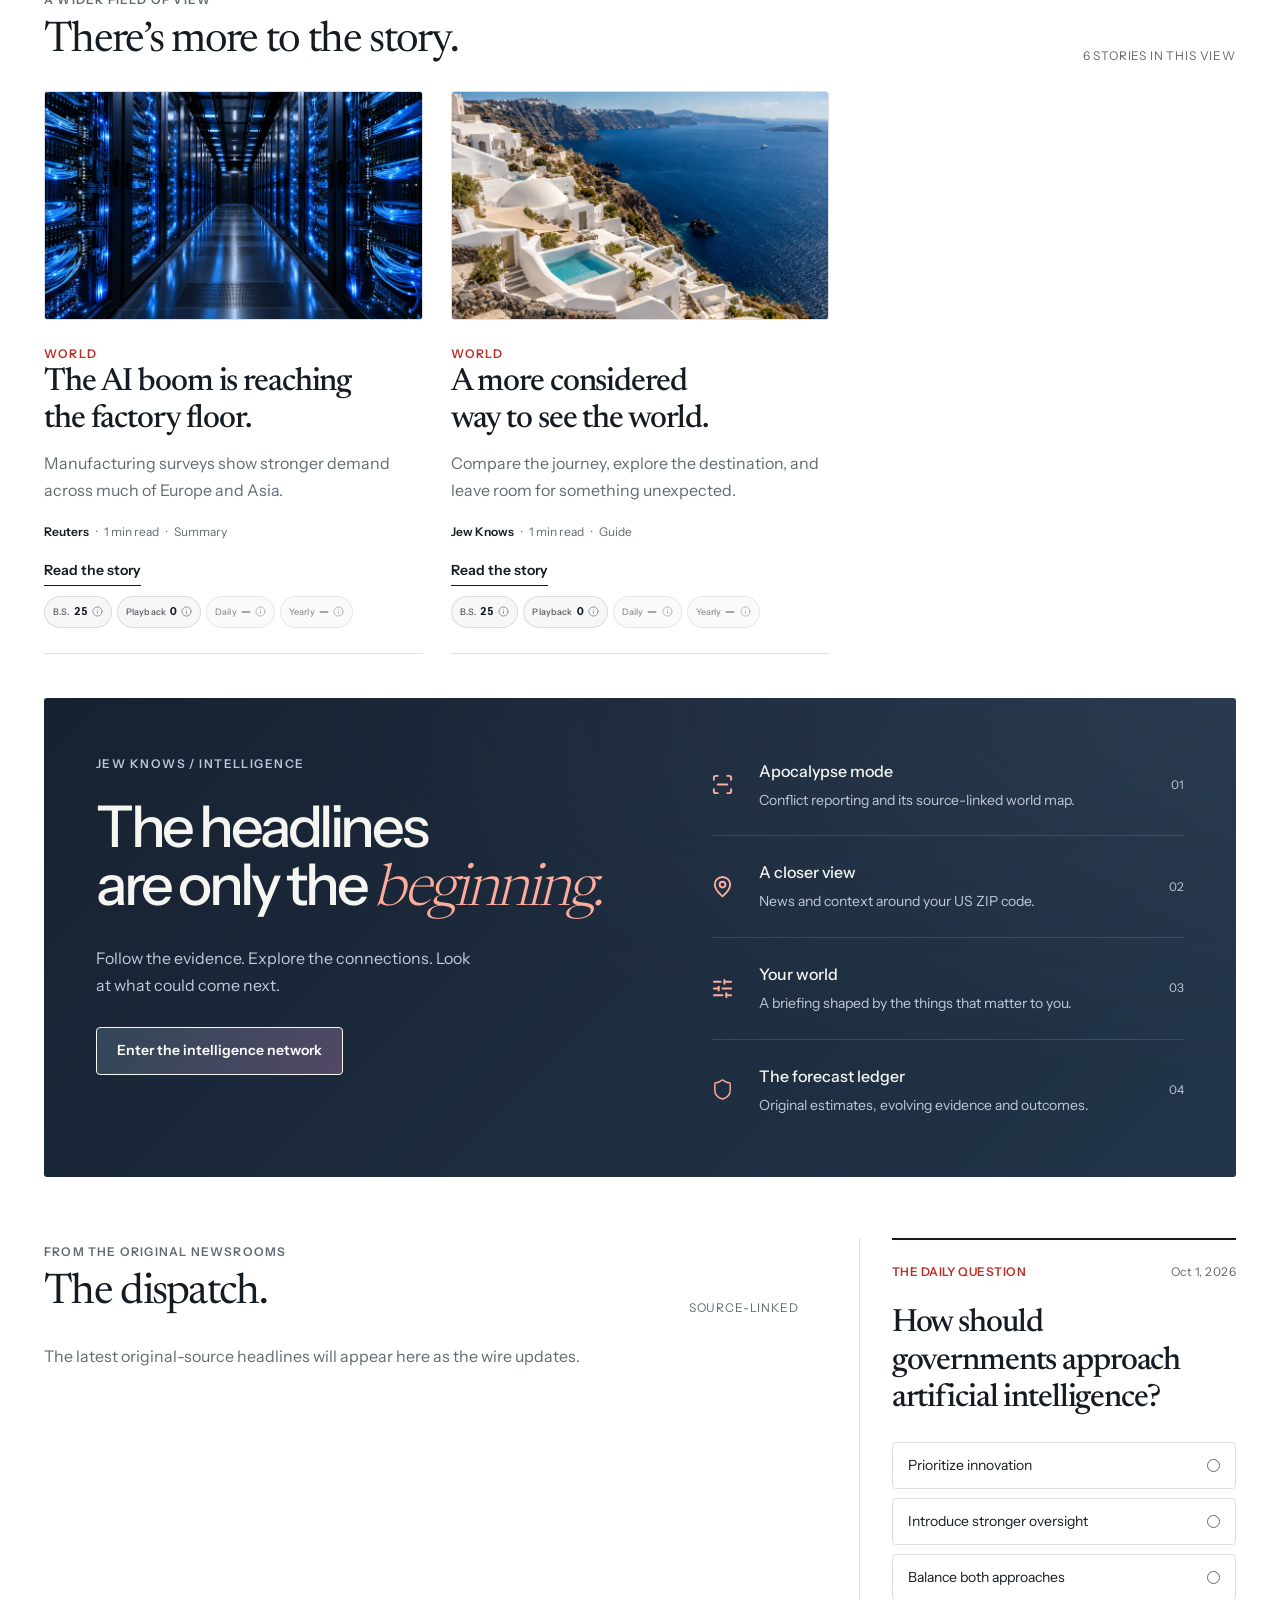
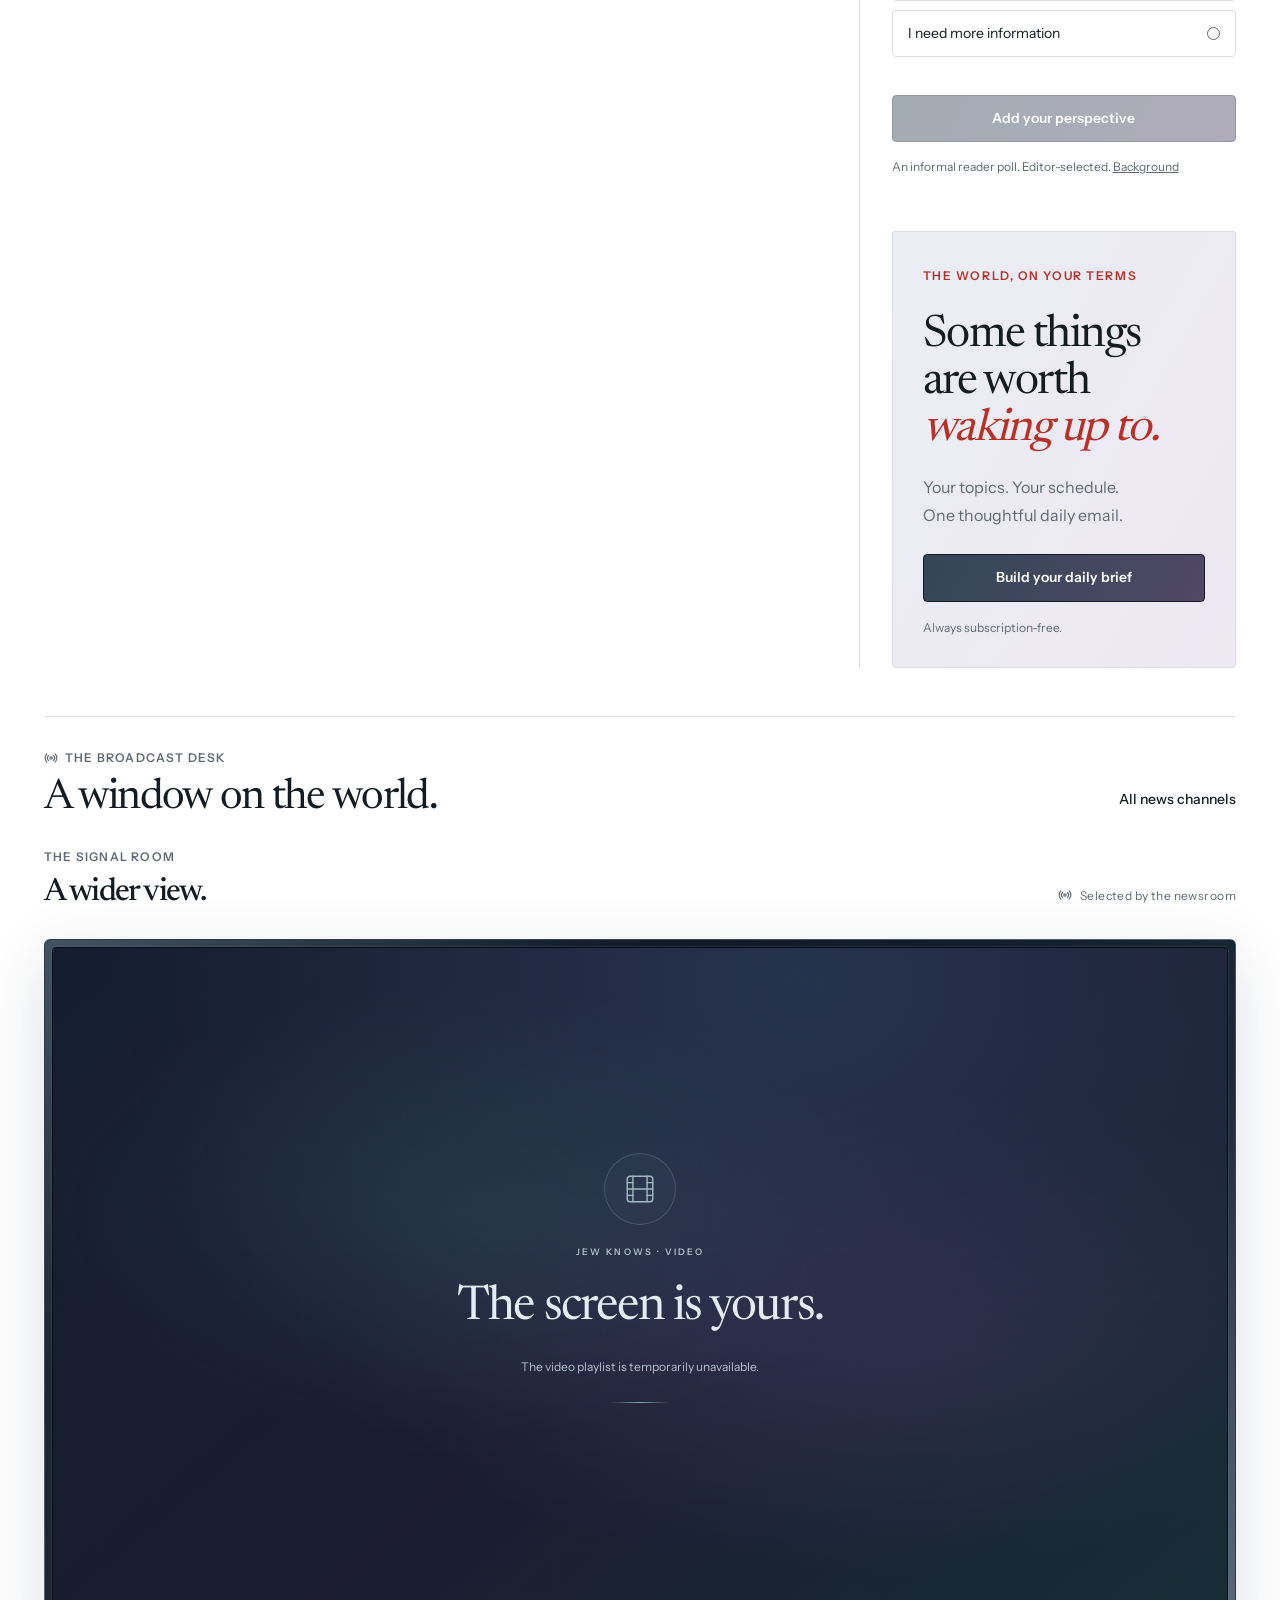
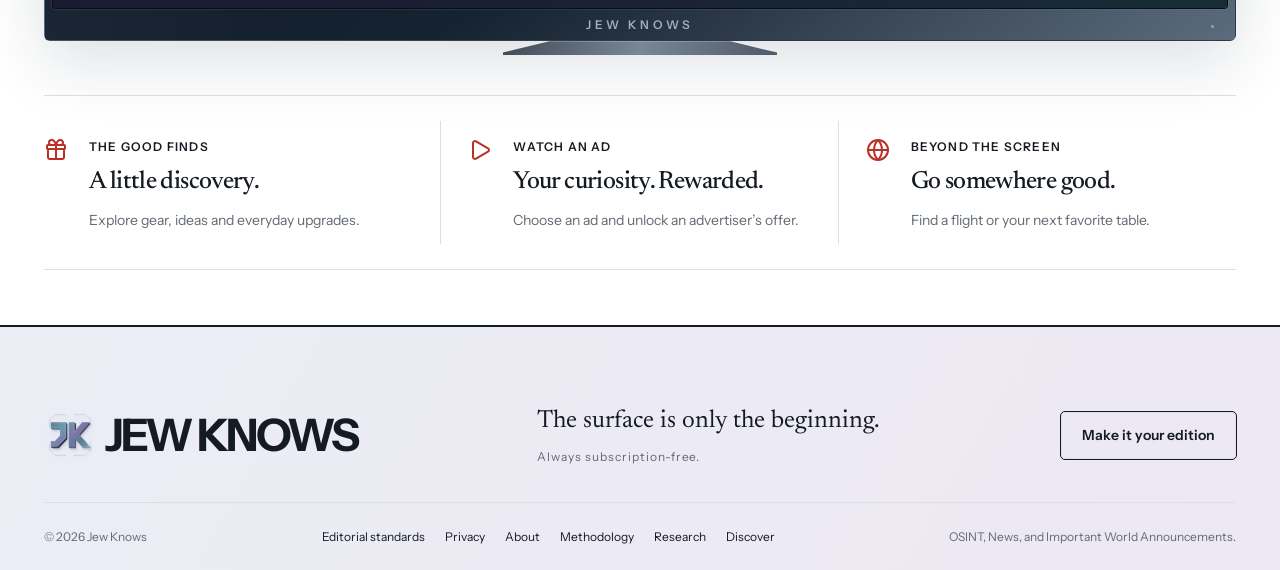
==== commit 72e66886: "Publish Jew Knows public reader" ====
--- a/index.html
+++ b/index.html
@@ -1,4 +1,4 @@
 <!doctype html>
-<html lang="en" data-theme="light"><head><meta charset="UTF-8"/><meta name="viewport" content="width=device-width,initial-scale=1"/><title>Jew Knows — OSINT, News, and Important World Announcements.</title><meta name="description" content="Source-linked news, intelligence, streaming, and your personal daily brief. Always subscription-free."/><link rel="icon" href="/favicon.svg"/>  <script type="module" crossorigin src="/assets/index-Cw6RdRWH.js"></script>
-  <link rel="stylesheet" crossorigin href="/assets/index-BEMKJ-st.css">
+<html lang="en" data-theme="light"><head><meta charset="UTF-8"/><meta name="viewport" content="width=device-width,initial-scale=1"/><title>Jew Knows — OSINT, News, and Important World Announcements.</title><meta name="description" content="Source-linked news, intelligence, streaming, and your personal daily brief. Always subscription-free."/><link rel="icon" href="/favicon.svg"/>  <script type="module" crossorigin src="/assets/index-COhfaQhy.js"></script>
+  <link rel="stylesheet" crossorigin href="/assets/index-B_jQ_o34.css">
 </head><body><div id="root"></div></body></html>
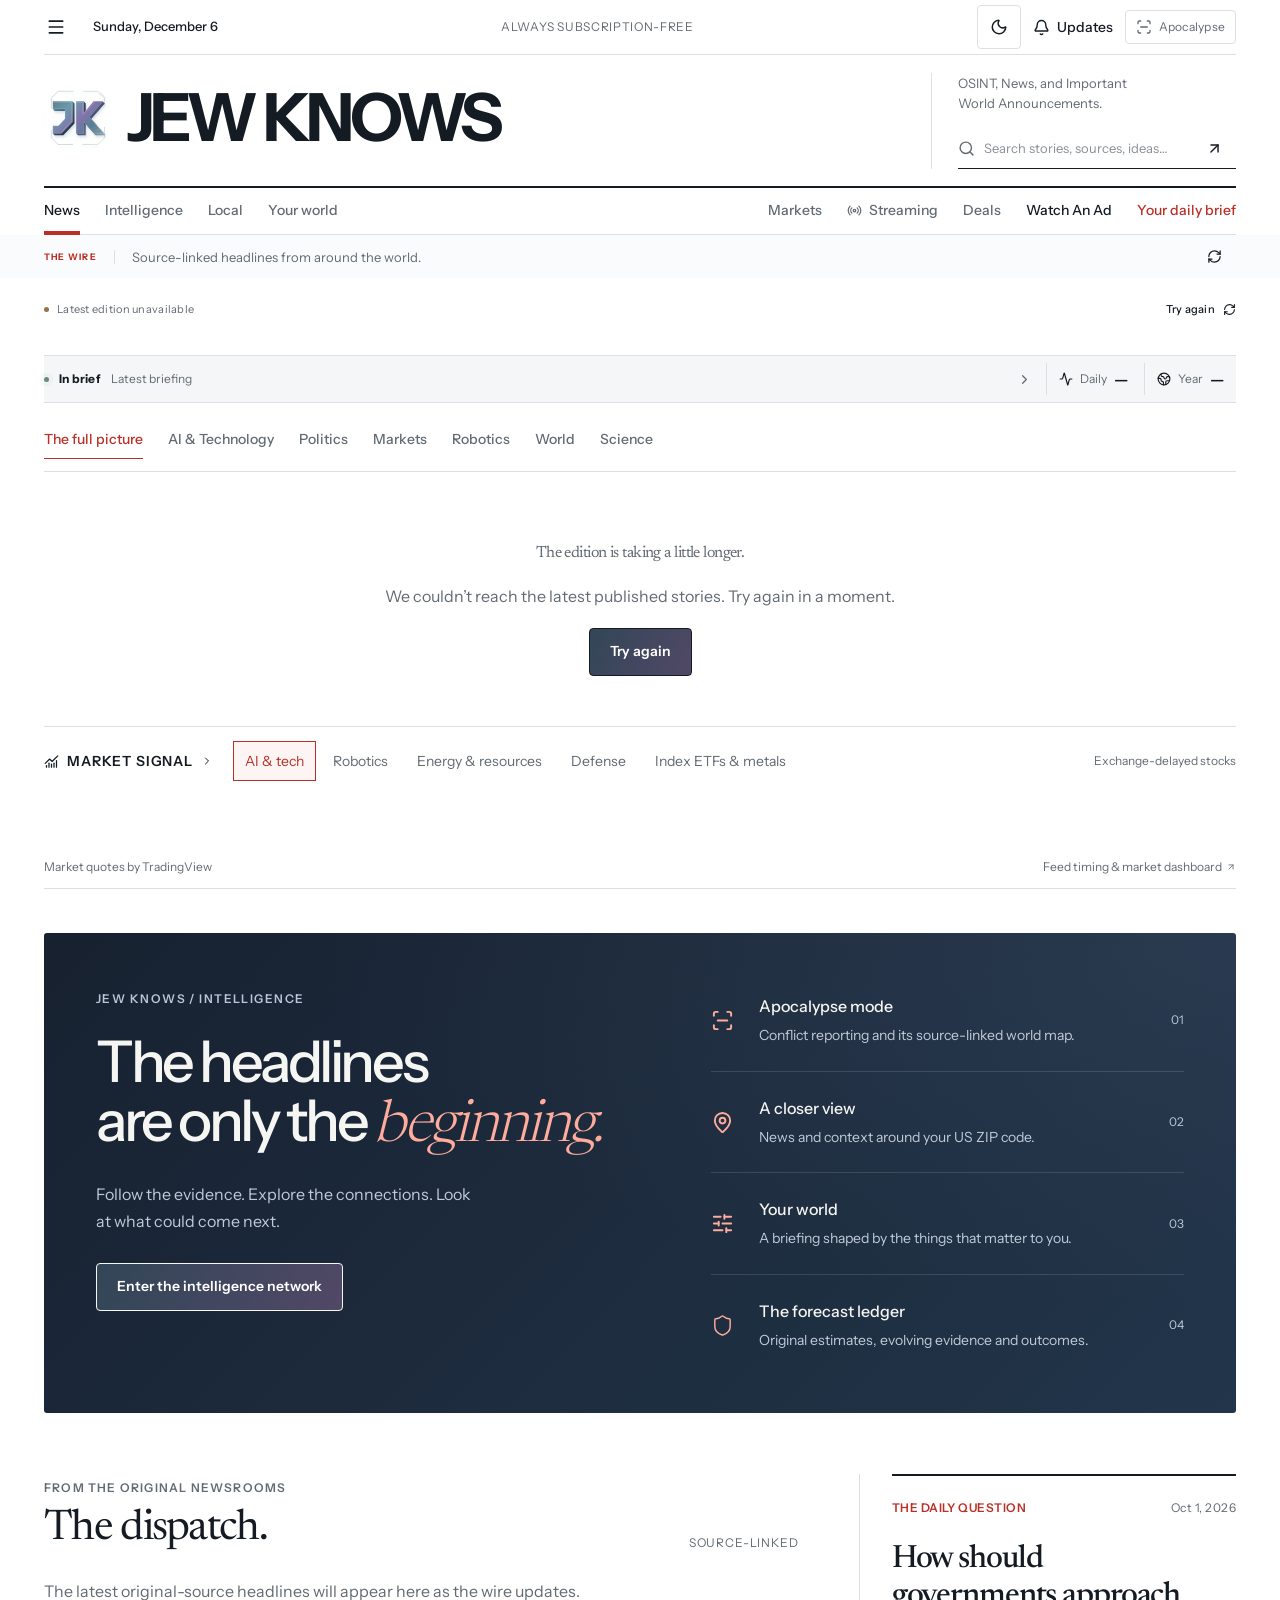
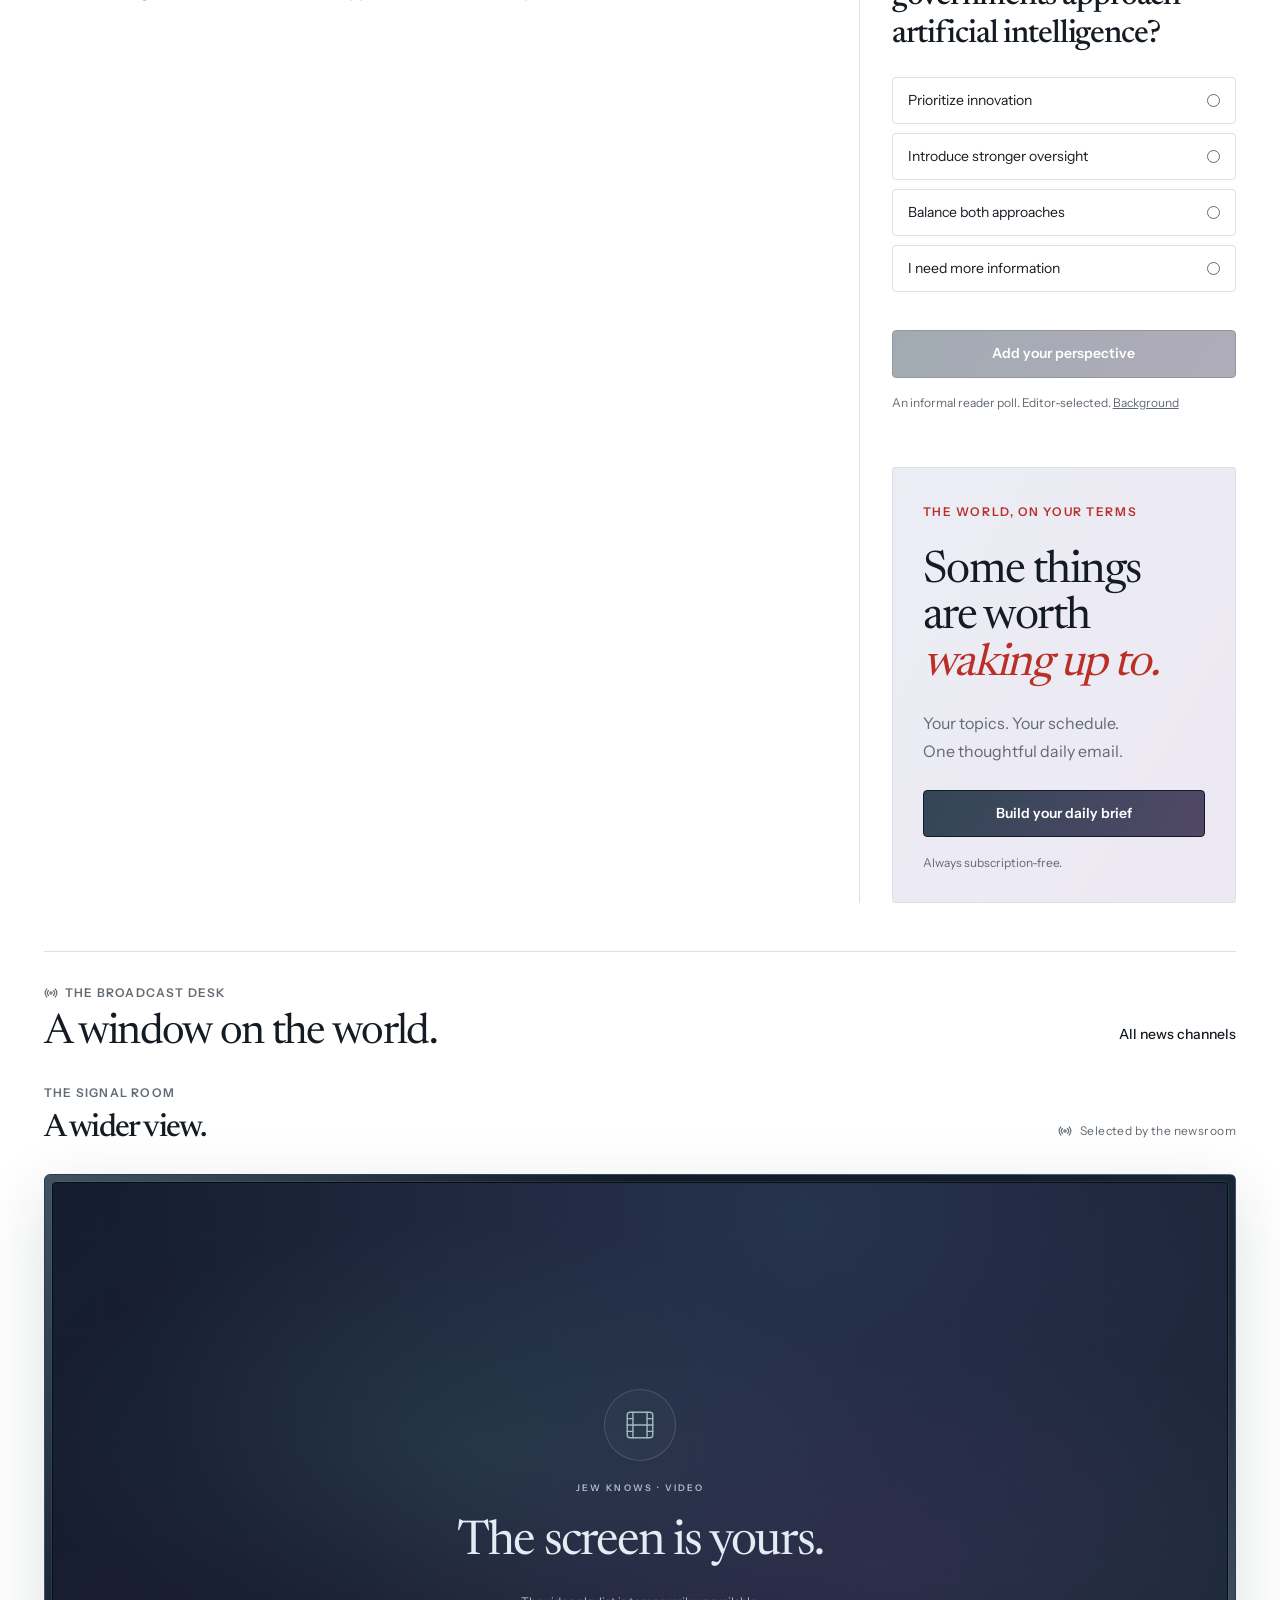
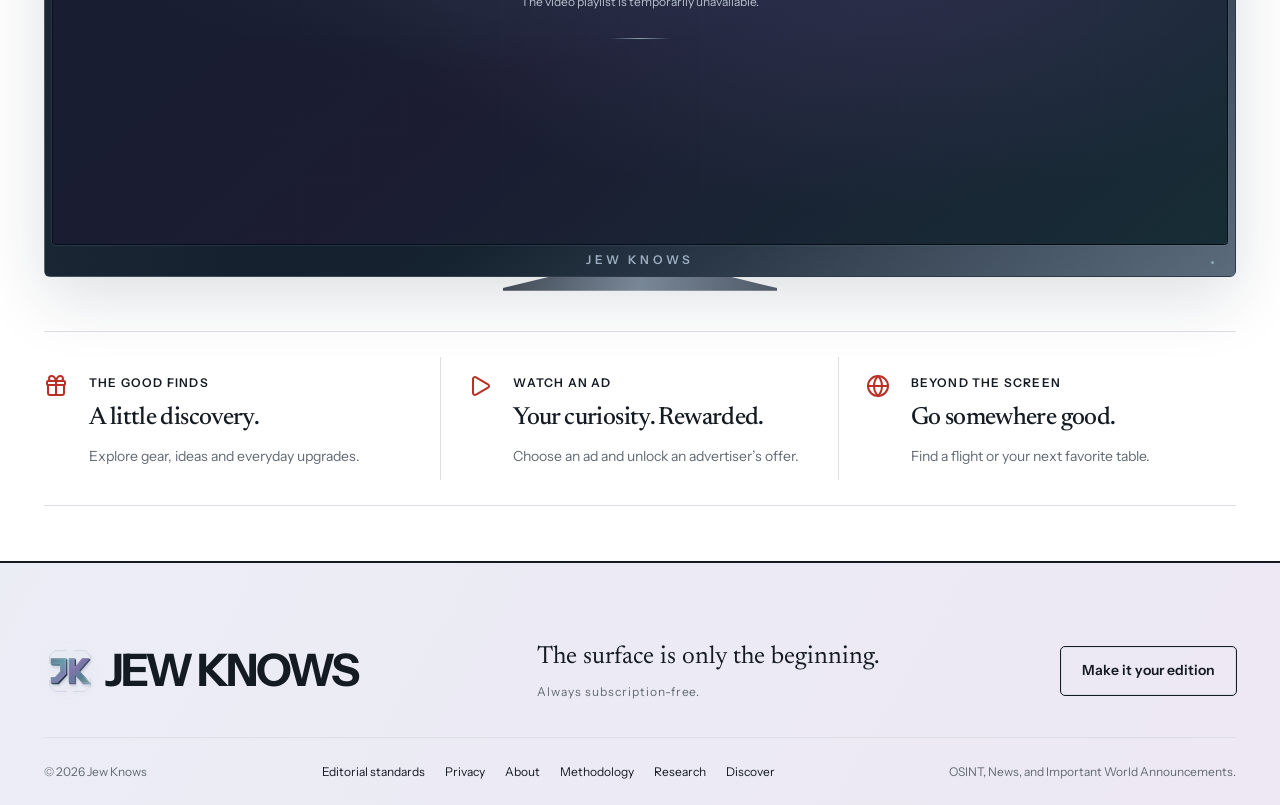
==== commit a3dc3440: "Publish Jew Knows public reader" ====
--- a/index.html
+++ b/index.html
@@ -1,4 +1,6 @@
 <!doctype html>
-<html lang="en" data-theme="light"><head><meta charset="UTF-8"/><meta name="viewport" content="width=device-width,initial-scale=1"/><title>Jew Knows — OSINT, News, and Important World Announcements.</title><meta name="description" content="Source-linked news, intelligence, streaming, and your personal daily brief. Always subscription-free."/><link rel="icon" href="/favicon.svg"/>  <script type="module" crossorigin src="/assets/index-COhfaQhy.js"></script>
-  <link rel="stylesheet" crossorigin href="/assets/index-B_jQ_o34.css">
-</head><body><div id="root"></div></body></html>
+<html lang="en" data-theme="light"><head><meta charset="UTF-8"/><meta name="viewport" content="width=device-width,initial-scale=1"/><title>Jew Knows — OSINT, News, and Important World Announcements.</title><meta name="description" content="Source-linked news, intelligence, streaming, and your personal daily brief. Always subscription-free."/><link rel="icon" href="/favicon.svg"/><style>
+.jk-boot-shell{min-height:100svh;box-sizing:border-box;display:flex;flex-direction:column;align-items:center;justify-content:center;padding:32px;color:#182327;background:#f6f7f5;font-family:system-ui,-apple-system,sans-serif;text-align:center}.jk-boot-wordmark{font-size:58px;letter-spacing:-.09em;font-weight:750;line-height:1}.jk-boot-shell h1{font-size:21px;font-weight:550;letter-spacing:-.04em;margin:18px 0 8px}.jk-boot-shell p{font-size:14px;color:#627073;margin:9px 0;line-height:1.6}.jk-boot-progress{width:min(210px,70vw);height:3px;background:#dce3df;border-radius:4px;overflow:hidden;margin:18px 0 20px}.jk-boot-progress::after{content:"";display:block;width:38%;height:100%;background:#297263;animation:jk-boot-loading 1.5s ease-in-out infinite;transform:translateX(-100%)}.jk-boot-shell .jk-boot-note{font-size:11px;letter-spacing:.02em;color:#89928f}.jk-boot-retry{border:0;background:#193b35;color:#fff;border-radius:999px;padding:12px 24px;font:inherit;cursor:pointer;margin:15px 0}.jk-boot-retry:focus-visible{outline:3px solid #63a88e;outline-offset:4px}@keyframes jk-boot-loading{to{transform:translateX(360%)}}@media(prefers-reduced-motion:reduce){.jk-boot-progress::after{animation:none;transform:none;width:100%;opacity:.65}}
+</style>  <script type="module" crossorigin src="/assets/index-WEfzGQNV.js"></script>
+  <link rel="stylesheet" crossorigin href="/assets/index-CKBRRL2W.css">
+</head><body><div id="root"><main class="jk-boot-shell" aria-busy="true"><div class="jk-boot-wordmark" aria-hidden="true">JK.</div><h1>Jew Knows</h1><p role="status">Opening the latest edition…</p><div class="jk-boot-progress" role="progressbar" aria-label="Loading the latest edition"></div><p class="jk-boot-note">OSINT. News. Always subscription-free.</p></main></div></body></html>
